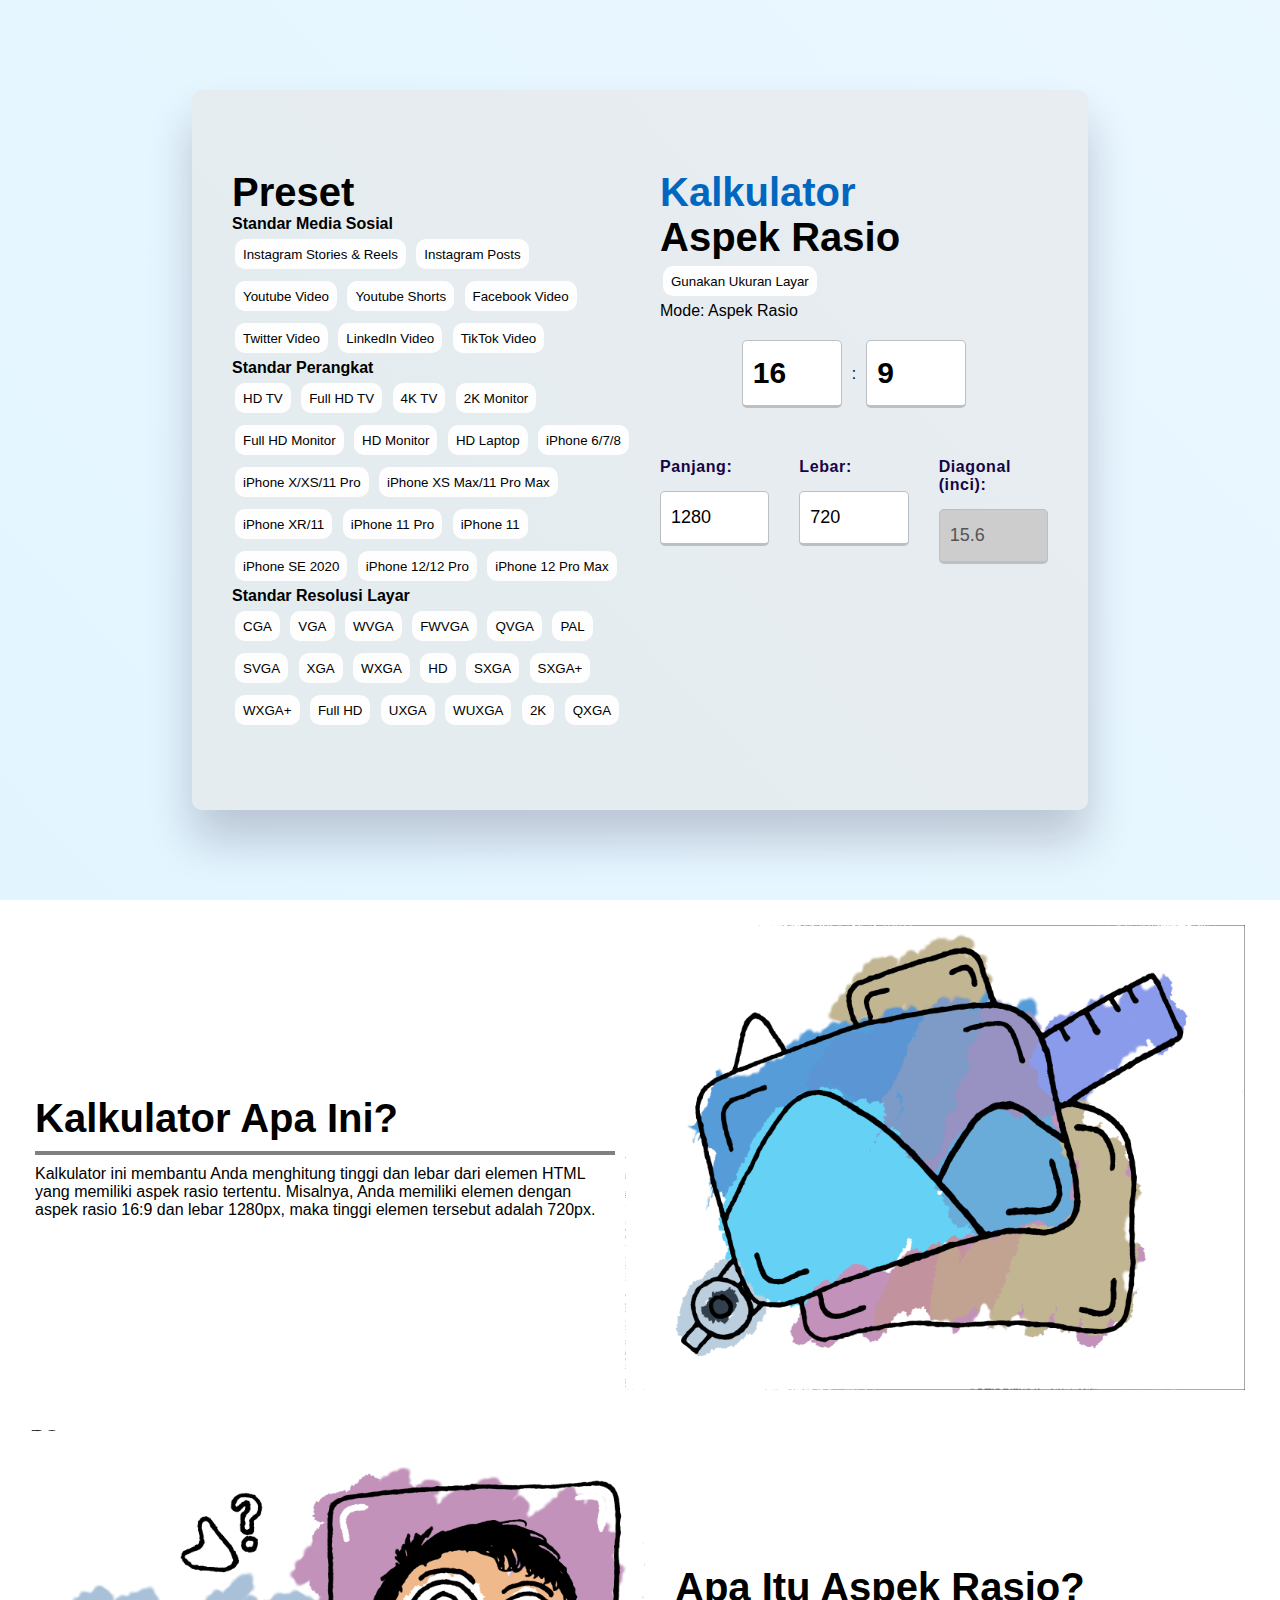
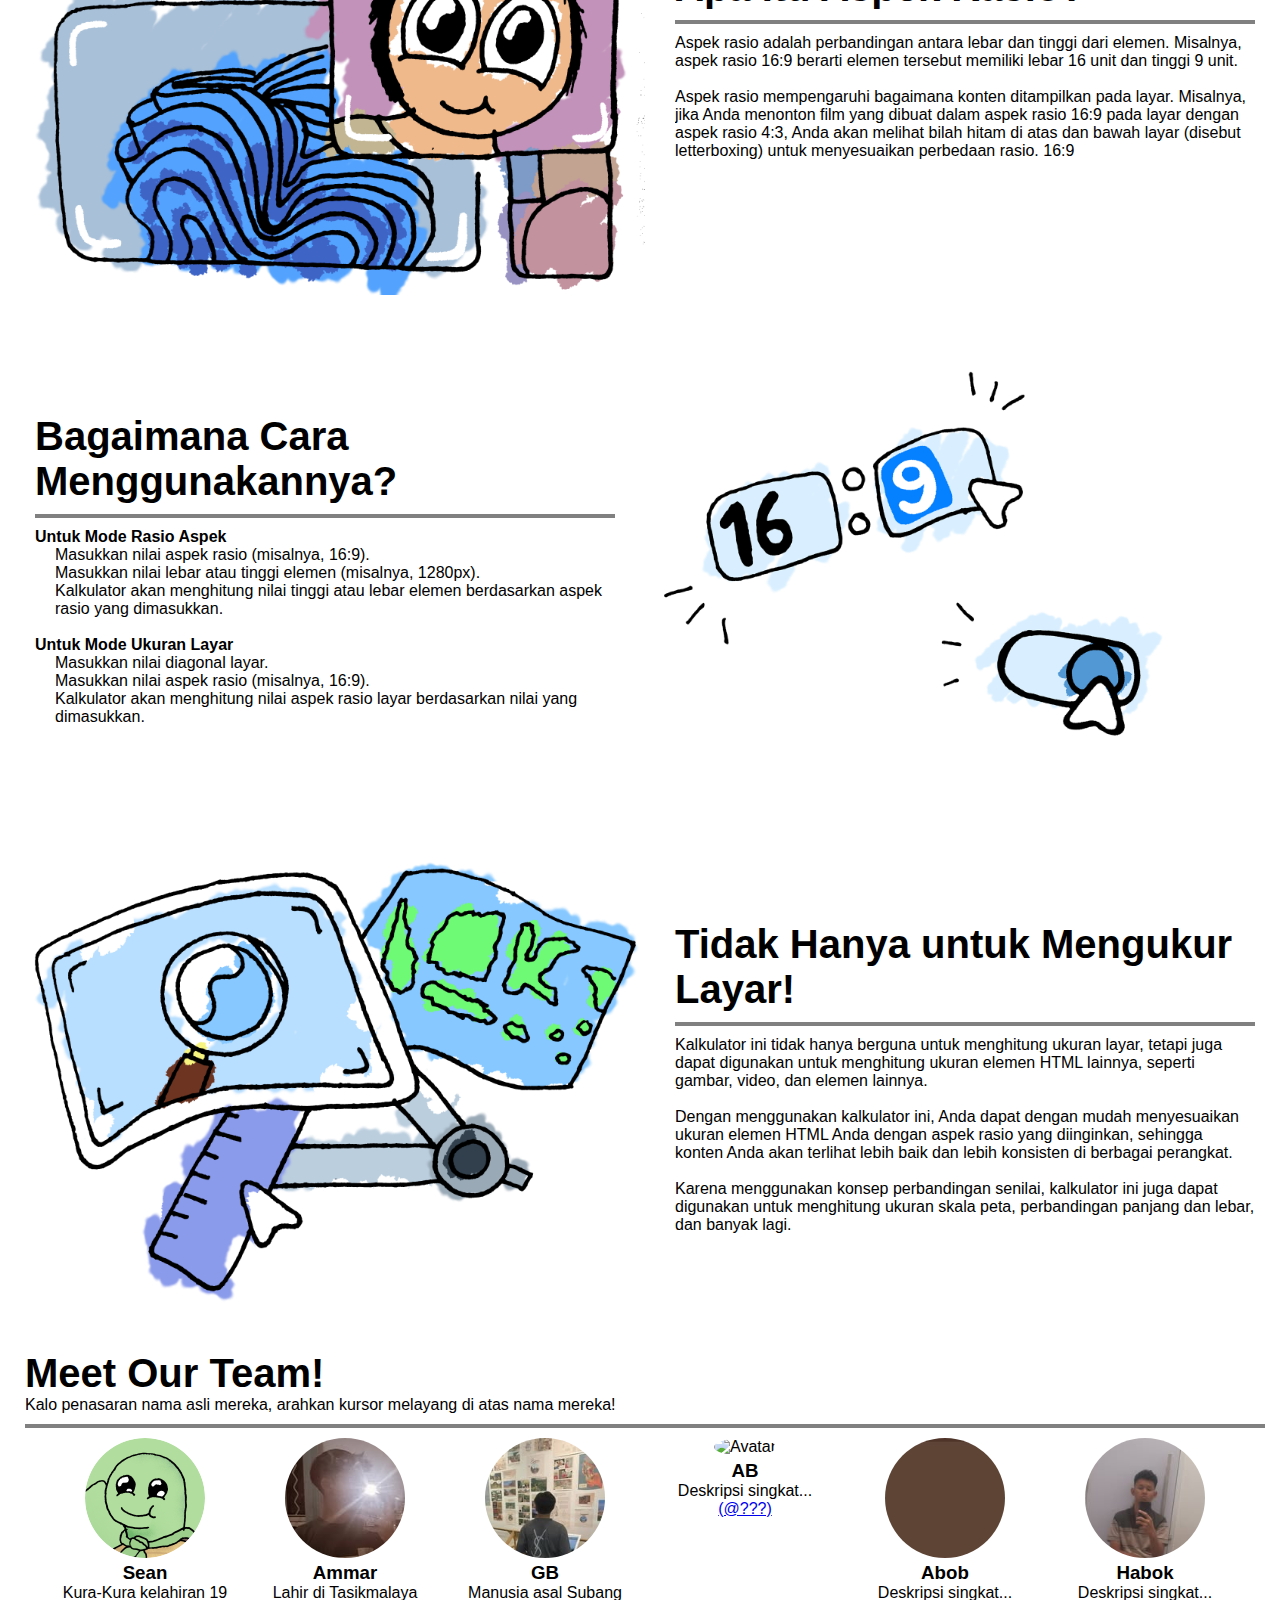
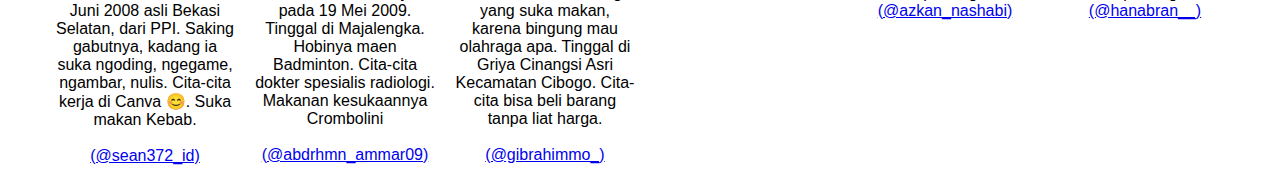
==== ratio-calc/index.html @ d47d2371 "Final Update" ====
<!DOCTYPE html>
<html lang="en">
<head>
    <meta charset="UTF-8">
    <meta name="viewport" content="width=device-width, initial-scale=1.0">
    <link rel="stylesheet" type="text/css" href="style.css">
    <title>Kalkulator Aspek Rasio</title>
</head>
<body>
    <section class="aspect-ratio-calculator">
        <div class="calc-container">
            <div class="presets">
                <h2>Preset</h2>
                <h4>Standar Media Sosial</h4>
                <button onclick="setInputValue(9, 16, 1080, 1920)">Instagram Stories & Reels</button>
                <button onclick="setInputValue(1, 1, 1080, 1080)">Instagram Posts</button>
                <button onclick="setInputValue(16, 9, 1920, 1080)">Youtube Video</button>
                <button onclick="setInputValue(9, 16, 1080, 1920)">Youtube Shorts</button>
                <button onclick="setInputValue(16, 9, 1080, 608)">Facebook Video</button>
                <button onclick="setInputValue(16, 9, 1200, 675)">Twitter Video</button>
                <button onclick="setInputValue(16, 9, 1080, 608)">LinkedIn Video</button>
                <button onclick="setInputValue(9, 16, 608, 1080)">TikTok Video</button>
                <h4>Standar Perangkat</h4>
                <button onclick="setInputValue(16, 9, 1280, 720)">HD TV</button>
                <button onclick="setInputValue(16, 9, 1920, 1080)">Full HD TV</button>
                <button onclick="setInputValue(16, 9, 3840, 2160)">4K TV</button>
                <button onclick="setInputValue(16, 9, 2560, 1440)">2K Monitor</button>
                <button onclick="setInputValue(16, 9, 1920, 1080)">Full HD Monitor</button>
                <button onclick="setInputValue(16, 9, 1366, 768)">HD Monitor</button>
                <button onclick="setInputValue(16, 9, 1080, 608)">HD Laptop</button>
                <button onclick="setInputValue(16, 9, 750, 1334)">iPhone 6/7/8</button>
                <button onclick="setInputValue(19.5, 9, 1080, 2340)">iPhone X/XS/11 Pro</button>
                <button onclick="setInputValue(19.5, 9, 1242, 2688)">iPhone XS Max/11 Pro Max</button>
                <button onclick="setInputValue(19.5, 9, 828, 1792)">iPhone XR/11</button>
                <button onclick="setInputValue(19.5, 9, 1125, 2436)">iPhone 11 Pro</button>
                <button onclick="setInputValue(19.5, 9, 828, 1792)">iPhone 11</button>
                <button onclick="setInputValue(19.5, 9, 828, 1792)">iPhone SE 2020</button>
                <button onclick="setInputValue(19.5, 9, 1170, 2532)">iPhone 12/12 Pro</button>
                <button onclick="setInputValue(19.5, 9, 1284, 2778)">iPhone 12 Pro Max</button>
                <h4>Standar Resolusi Layar</h4>
                <button onclick="setInputValue(8, 5, 320, 200)">CGA</button>
                <button onclick="setInputValue(4, 3, 320, 240)">VGA</button>
                <button onclick="setInputValue(5, 3, 800, 480)">WVGA</button>
                <button onclick="setInputValue(16, 9, 854, 480)">FWVGA</button>
                <button onclick="setInputValue(5, 4, 320, 256)">QVGA</button>
                <button onclick="setInputValue(4, 3, 768, 576)">PAL</button>
                <button onclick="setInputValue(4, 3, 800, 600)">SVGA</button>
                <button onclick="setInputValue(4, 3, 1024, 768)">XGA</button>
                <button onclick="setInputValue(16, 10, 1280, 800)">WXGA</button>
                <button onclick="setInputValue(16, 9, 1280, 720)">HD</button>
                <button onclick="setInputValue(5, 4, 1280, 1024)">SXGA</button>
                <button onclick="setInputValue(4, 3, 1400, 1050)">SXGA+</button>
                <button onclick="setInputValue(16, 10, 1440, 900)">WXGA+</button>
                <button onclick="setInputValue(16, 9, 1920, 1080)">Full HD</button>
                <button onclick="setInputValue(4, 3, 1600, 1200)">UXGA</button>
                <button onclick="setInputValue(16, 10, 1920, 1200)">WUXGA</button>
                <button onclick="setInputValue(16, 9, 2560, 1440)">2K</button>
                <button onclick="setInputValue(4, 3, 2048, 1536)">QXGA</button>
                <button onclick="setInputValue(16, 10, 2560, 1600)">WQXGA</button>
                <button onclick="setInputValue(16, 9, 3840, 2160)">4K</button>
                <button onclick="setInputValue(16, 10, 3840, 2400)">WQUXGA</button>
                <button onclick="setInputValue(5, 4, 2560, 2048)">QSXGA</button>
            </div>
            <div class="maincalc">
                <h2>
                    <span>Kalkulator <br> </span> Aspek Rasio
                </h2>
        
                <button id="toggle-mode">Gunakan Ukuran Layar</button>
                <p>Mode: <span id="mode-text">Aspek Rasio</span></p>
        
                <div class="wrapper-1">
                    <input type="number" id="ratio-width" value="16" />
                    <span>:</span>
                    <input type="number" id="ratio-height" value="9" />
                </div>
        
                <div class="box">
                    <div class="wrapper-2">
                        <label for="width">Panjang:</label>
                        <input type="number" id="width" value="1280" />
                    </div>
                    <div class="wrapper-3">
                        <label for="height">Lebar:</label>
                        <input type="number" id="height" value="720" />
                    </div>
                    <div class="wrapper-4">
                        <label for="diagonal">Diagonal (inci):</label>
                        <input type="number" id="diagonal" value="15.6" disabled />
                    </div>
                </div>
            </div>
        
        </div>
    
        </div>
    </section>
    <section class="info">
        <div class="info-container">
            <section class="section">
                <div class="text">
                    <h2>Kalkulator Apa Ini?</h2>
                    <hr>
                    <p>
                        Kalkulator ini membantu Anda
                        menghitung tinggi dan lebar dari elemen HTML yang memiliki aspek rasio tertentu. Misalnya, Anda memiliki elemen dengan aspek rasio 16:9 dan lebar 1280px, maka tinggi elemen tersebut adalah 720px.
                    </p>
                </div>
                <img src="assets/ratio-tool.png" alt="Ilustrasi kalkulator">
            </section>
            
            <section class="section">
                <img src="assets/ratio-aspect.png" alt="Ilustrasi aspek rasio">
                <div class="text">
                    <h2>Apa Itu Aspek Rasio?</h2>
                    <hr>
                    <p>
                        Aspek rasio adalah perbandingan antara lebar dan tinggi dari elemen. Misalnya, aspek rasio 16:9 berarti elemen tersebut memiliki lebar 16 unit dan tinggi 9 unit. <br><br>
                        Aspek rasio mempengaruhi bagaimana konten ditampilkan pada layar. Misalnya, jika Anda menonton film yang dibuat dalam aspek rasio 16:9 pada layar dengan aspek rasio 4:3, Anda akan melihat bilah hitam di atas dan bawah layar (disebut letterboxing) untuk menyesuaikan perbedaan rasio.
                        16:9</p>
                </div>
            </section>
            
            <section class="section">
                <div class="text">
                    <h2>Bagaimana Cara Menggunakannya?</h2>
                    <hr>
                    <h4>Untuk Mode Rasio Aspek</h4>
                    <ul>
                        <li>Masukkan nilai aspek rasio (misalnya, 16:9).</li>
                        <li>Masukkan nilai lebar atau tinggi elemen (misalnya, 1280px).</li>
                        <li>Kalkulator akan menghitung nilai tinggi atau lebar elemen berdasarkan aspek rasio yang dimasukkan.</li>
                    </ul>
                    <br>
                    <h4>Untuk Mode Ukuran Layar</h4>
                    <ul>
                        <li>Masukkan nilai diagonal layar.</li>
                        <li>Masukkan nilai aspek rasio (misalnya, 16:9).</li>
                        <li>Kalkulator akan menghitung nilai aspek rasio layar berdasarkan nilai yang dimasukkan.</li>
                    </ul>
                </div>
                <img src="assets/usage.png" alt="Cara menggunakan kalkulator">
            </section>
            
            <section class="section">
                <img src="assets/ratio-others.png" alt="Keuntungan menggunakan kalkulator">
                <div class="text">
                    <h2>Tidak Hanya untuk Mengukur Layar!</h2>
                    <hr>
                    <p>
                        Kalkulator ini tidak hanya berguna untuk menghitung ukuran layar, tetapi juga dapat digunakan untuk menghitung ukuran elemen HTML lainnya, seperti gambar, video, dan elemen lainnya. <br><br>
                        Dengan menggunakan kalkulator ini, Anda dapat dengan mudah menyesuaikan ukuran elemen HTML Anda dengan aspek rasio yang diinginkan, sehingga konten Anda akan terlihat lebih baik dan lebih konsisten di berbagai perangkat. <br><br>
                        Karena menggunakan konsep perbandingan senilai, kalkulator ini juga dapat digunakan untuk menghitung ukuran skala peta, perbandingan panjang dan lebar, dan banyak
                        lagi.</p>
                </div>
            </section>
            
            <section class="our-team">
                <h2>Meet Our Team!</h2>
                <p>Kalo penasaran nama asli mereka, arahkan kursor melayang di atas nama mereka!</p>
                <hr>
                <div class="team-members">
                    <div class="member">
                        <img src="assets/Untitled-pp-kura2.png" alt="@sean372_id">
                        <h3 title="Fauzan Haziq Yuwono">Sean</h3>
                        <p>Kura-Kura kelahiran 19 Juni 2008 asli Bekasi Selatan, dari PPI. Saking gabutnya, kadang ia suka ngoding, ngegame, ngambar, nulis. Cita-cita kerja di Canva 😊. Suka makan Kebab.</p><br>
                        <a href="https://www.instagram.com/sean372_id/" target="_blank">(@sean372_id)</a>
                    </div>
                    <div class="member">
                        <img src="assets/449430474_488591127170590_4246937989319574678_n.jpg" alt="@abdrhmn_ammar09">
                        <h3 title="Muammar Abdurrahman">Ammar</h3>
                        <p>Lahir di Tasikmalaya pada 19 Mei 2009. Tinggal di Majalengka. Hobinya maen Badminton. Cita-cita dokter spesialis radiologi. Makanan kesukaannya Crombolini</p><br>
                        <a href="https://www.instagram.com/abdrhmn_ammar09/" target="_blank">(@abdrhmn_ammar09)</a>
                    </div>
                    <div class="member">
                        <img src="assets/470983104_563984436499379_8879270330005545356_n.jpg" alt="@gibrahimmo_">
                        <h3 title="Gibral Ibrahim Utomo">GB</h3>
                        <p>Manusia asal Subang yang suka makan, karena bingung mau olahraga apa. Tinggal di Griya Cinangsi Asri Kecamatan Cibogo. Cita-cita bisa beli barang tanpa liat harga.</p><br>
                        <a href="https://www.instagram.com/gibrahimmo_/" target="_blank">(@gibrahimmo_)</a>
                    </div>
                    <div class="member">
                        <img src="avatar.jpg" alt="Avatar">
                        <h3 title="Fawwaz Abdurrahman Yudiarsah">AB</h3>
                        <p>Deskripsi singkat...</p>
                        <a href="#">(@???)</a>
                    </div>
                    <div class="member">
                        <img src="assets/461636245_1036632207949592_6602721491265580985_n.jpg" alt="@azkan_nashabi">
                        <h3 title="Muhammad Azkan Nashabi">Abob</h3>
                        <p>Deskripsi singkat...</p>
                        <a href="https://www.instagram.com/azkan_nashabi/" target="_blank">(@azkan_nashabi)</a>
                    </div>
                    <div class="member">
                        <img src="assets/472442218_1974297113080444_7074098971920998545_n.jpg" alt="@hanabran__">
                        <h3 title="Hanan Zabran">Habok</h3>
                        <p>Deskripsi singkat...</p>
                        <a href="https://www.instagram.com/hanabran__/" target="_blank">(@hanabran__)</a>
                    </div>
                </div>
            </section>
        </div>
    </section>
    <script src="script.js"></script> 
</body>
</html>
---- ratio-calc/style.css ----
* {
    padding: 0;
    margin: 0;
    box-sizing: border-box;
    font-family: "Montserrat", sans-serif;
    overflow-x: hidden;
}

hr {
    border: solid 2px;
    margin: 10px 0;
    }

section.aspect-ratio-calculator {
    background: rgb(226,245,255);
    background: linear-gradient(47deg, rgba(226,245,255,1) 0%, rgba(234,247,255,1) 100%);
    width: 100%;
    height: 100vh;
    display: block;
    overflow: hidden;
}
section.info {
    margin: 5px;
    width: 100%;
    display: flex;
    justify-content: center;
    align-items: center;
    gap: 20px;
    flex: 1;
}

.calc-container {
    display: flex;
    flex-direction: row;
    gap: 20px;
    width: 70%;
    height: 80%;
    background-color: #e6e6e696;
    padding: 80px 40px;
    position: absolute;
    transform: translate(-50%, -50%);
    top: 50%;
    left: 50%;
    border-radius: 10px;
    box-shadow: 0 30px 45px rgba(18, 8, 39, 0.2);
}
.presets {
    max-width: 50%;
    height: auto;
    overflow-y: scroll;
}

button {
    width: auto;
    height: 30px;
    padding: 0 8px;
    font-weight: 500;
    border: none;
    outline: none;
    margin: 6px 3px;
    border-radius: 10px;
    background-color: #fefefe;
    transition: 200ms;
}

.presets button:focus {
    color: #ffffff;
    background-color: #0067C0;
}

button:hover {
    background-color: #ffffff;
}

h2 {
    text-align: left;
    font-size: 40px;
    font-weight: bold;
    letter-spacing: auto;
}
h2 span {
    color: #0067C0;
}
.wrapper-1 {
    display: flex;
    justify-content: center;
    align-items: center;
    margin: 20px 0 50px 0;
    gap: 10px;
}
.wrapper-1 input {
    width: 100px;
    font-size: 30px;
    font-weight: 600;
}
input {
    padding: 15px 10px;
    border: 0.5px solid #bbc0c5;
    border-bottom: 3px solid #bbc0c5;
    border-radius: 5px;
    outline: none;
    transition: 200ms;
}
input:focus {
    border-bottom: 3px solid #0067C0;
}

input:disabled {
    background-color: #cdcdcd;
}

label {
    color: #170444;
    font-weight: 600;
    letter-spacing: 0.6px;
}
.box {
    display: flex;
    justify-content: space-between;
    gap: 30px;
}
.wrapper-2,
.wrapper-3,
.wrapper-4 {
    display: flex;
    flex-direction: column;
    gap: 15px;
}
.wrapper-2 input,
.wrapper-3 input,
.wrapper-4 input {
    width: 100%;
    font-size: 18px;
}

/* section.info {
    /* margin: 50px; */
    /* width: 100vw; 
    display: flex;
    justify-content: center;
} */

.info-container {
    max-width: 1300px;
    padding: 20px;
}

.section {
    display: flex;
    flex-direction: row;
    align-items: center;
    margin-bottom: 40px;
}

.section .text {
    flex: 1;
    padding: 10px;
}

/* .section:nth-child(odd) .text {
    text-align: right;
} */

.section img {
    width: 50%;
    height: auto;
    margin-right: 20px;
}

ul {
    list-style-type: square;
    padding-left: 20px;
}

.our-team {
    display: flex;
    flex-direction: column;
}

.team-members {
    display: flex;
    flex-wrap: wrap;
    justify-content: center;
    gap: 20px;
}

.member {
    text-align: center;
    width: 180px;
}

.member h3 {
    cursor: help;
}

.member img {
    width: 120px;
    height: 120px;
    border-radius: 50%;
}

@media (max-width: 768px) {

    .calc-container {
        width: 90%;
        height: 95%;
        flex-direction: column-reverse;
        padding: 40px 25px;
    }   

    .presets {
        height: 30%;
        max-width: 100%;
    }

    .section {
        flex-direction: column;
        text-align: center;
    }

    .section:nth-child(even) {
        flex-direction: column-reverse
    }

    .section img {
        margin-right: 0;
        margin-bottom: 10px;
        width: 100%;
    }
}
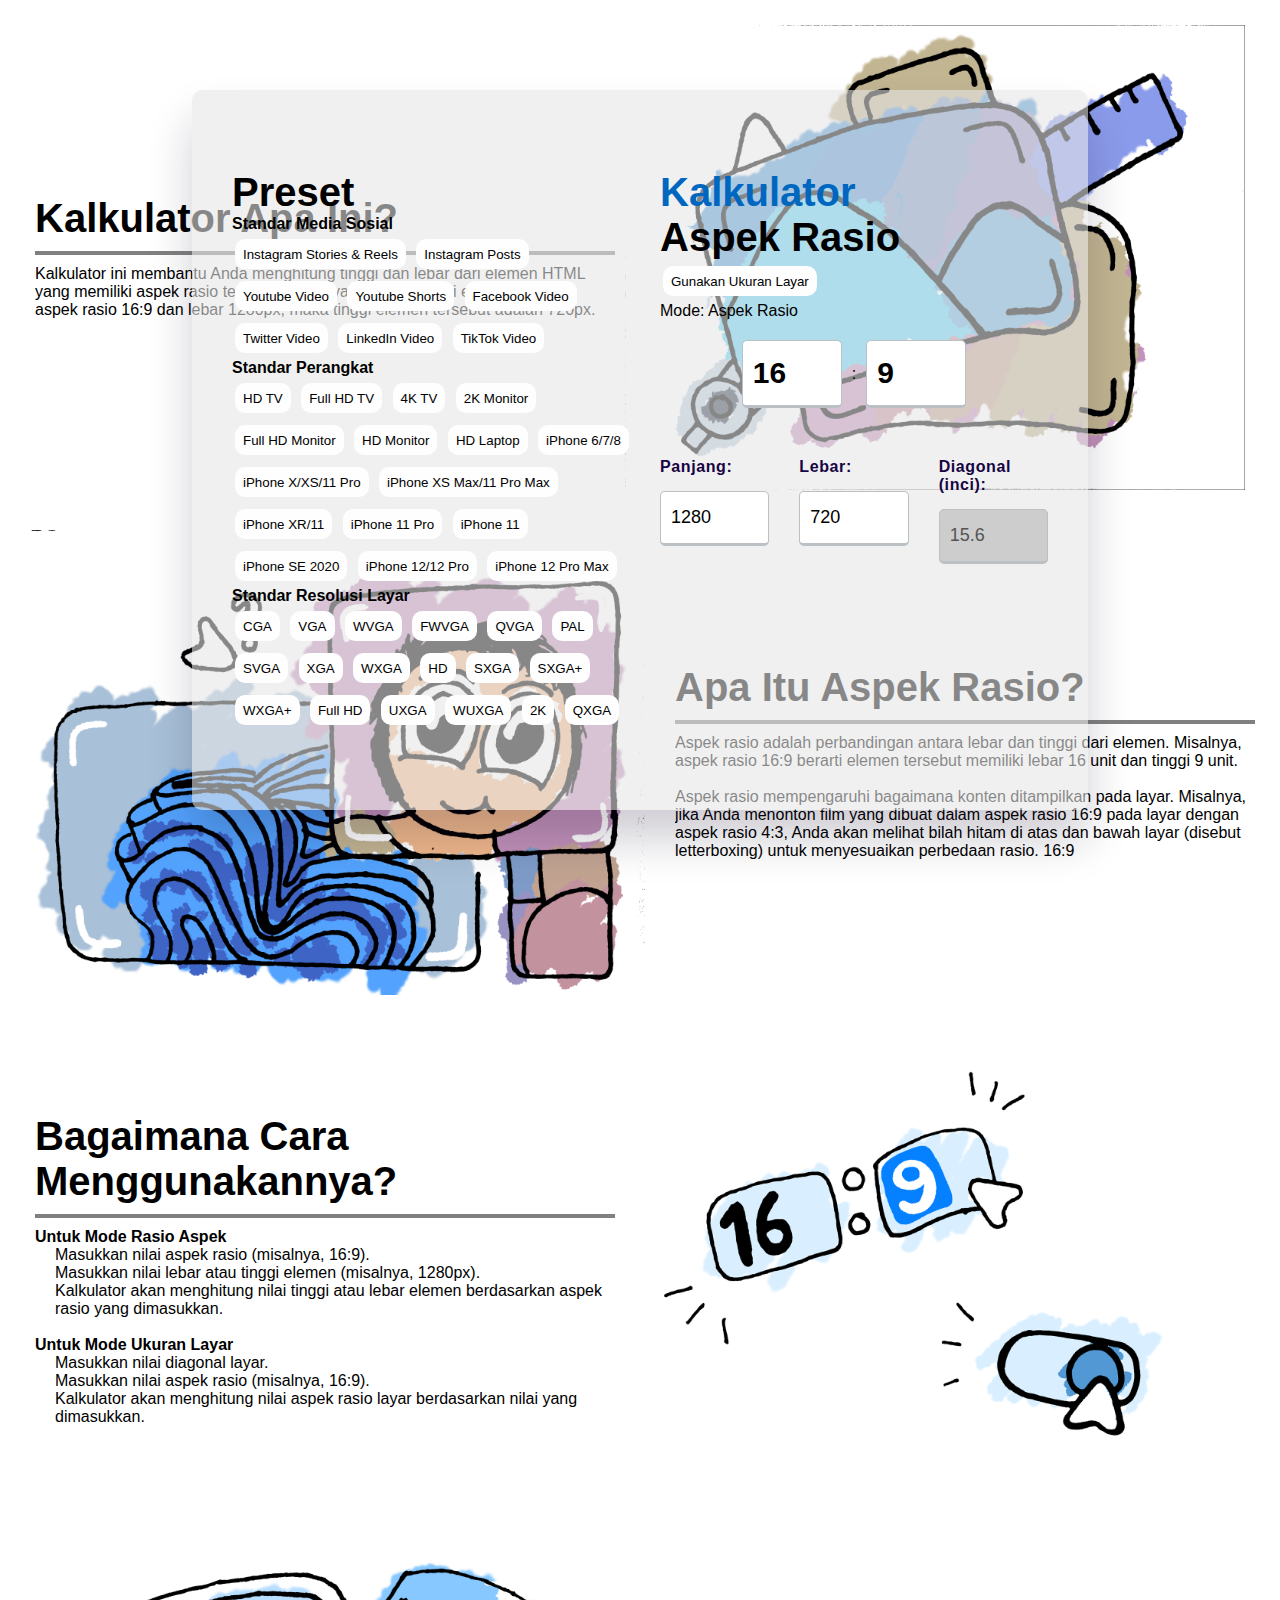
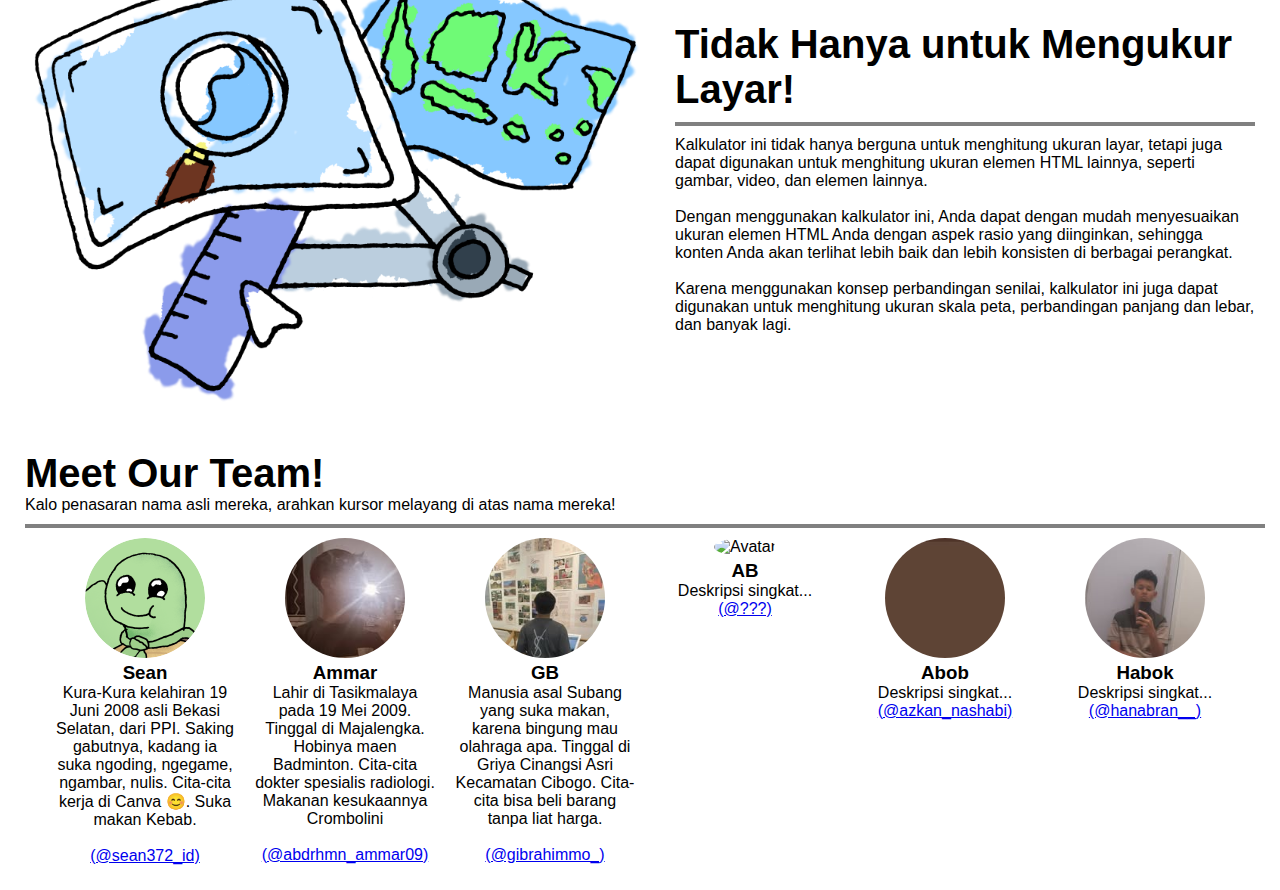
==== commit 97a045b7: "Update index.html" ====
--- a/ratio-calc/index.html
+++ b/ratio-calc/index.html
@@ -3,7 +3,23 @@
 <head>
     <meta charset="UTF-8">
     <meta name="viewport" content="width=device-width, initial-scale=1.0">
+    <!-- Meta Tag Open Graph -->
+    <meta property="og:title" content="Kalkulator Aspek Rasio" />
+    <meta property="og:description" content="Halo! Kalkulator ini membantu Anda menghitung tinggi dan lebar dari elemen HTML yang memiliki aspek rasio tertentu. Misalnya, Anda memiliki elemen dengan aspek rasio 16:9 dan lebar 1280px, maka tinggi elemen tersebut adalah 720px." />
+    <meta property="og:image" content="assets/ratio-tools.png" />
+    <meta property="og:url" content="https://sean372id.github.io/archive-tik/ratio-calc/" />
+    <meta property="og:type" content="website" />
+
+    <!-- Meta Tag Twitter Card -->
+    <meta name="twitter:card" content="summary_large_image" />
+    <meta name="twitter:title" content="Kalkulator Aspek Rasio" />
+    <meta name="twitter:description" content="Halo! Kalkulator ini membantu Anda menghitung tinggi dan lebar dari elemen HTML yang memiliki aspek rasio tertentu. Misalnya, Anda memiliki elemen dengan aspek rasio 16:9 dan lebar 1280px, maka tinggi elemen tersebut adalah 720px." />
+    <meta name="twitter:image" content="assets/ratio-tools.png" />
+
     <link rel="stylesheet" type="text/css" href="style.css">
+    <link rel="preconnect" href="https://fonts.googleapis.com">
+    <link rel="preconnect" href="https://fonts.gstatic.com" crossorigin>
+    <link href="https://fonts.googleapis.com/css2?family=Montserrat:ital,wght@0,100..900;1,100..900
     <title>Kalkulator Aspek Rasio</title>
 </head>
 <body>
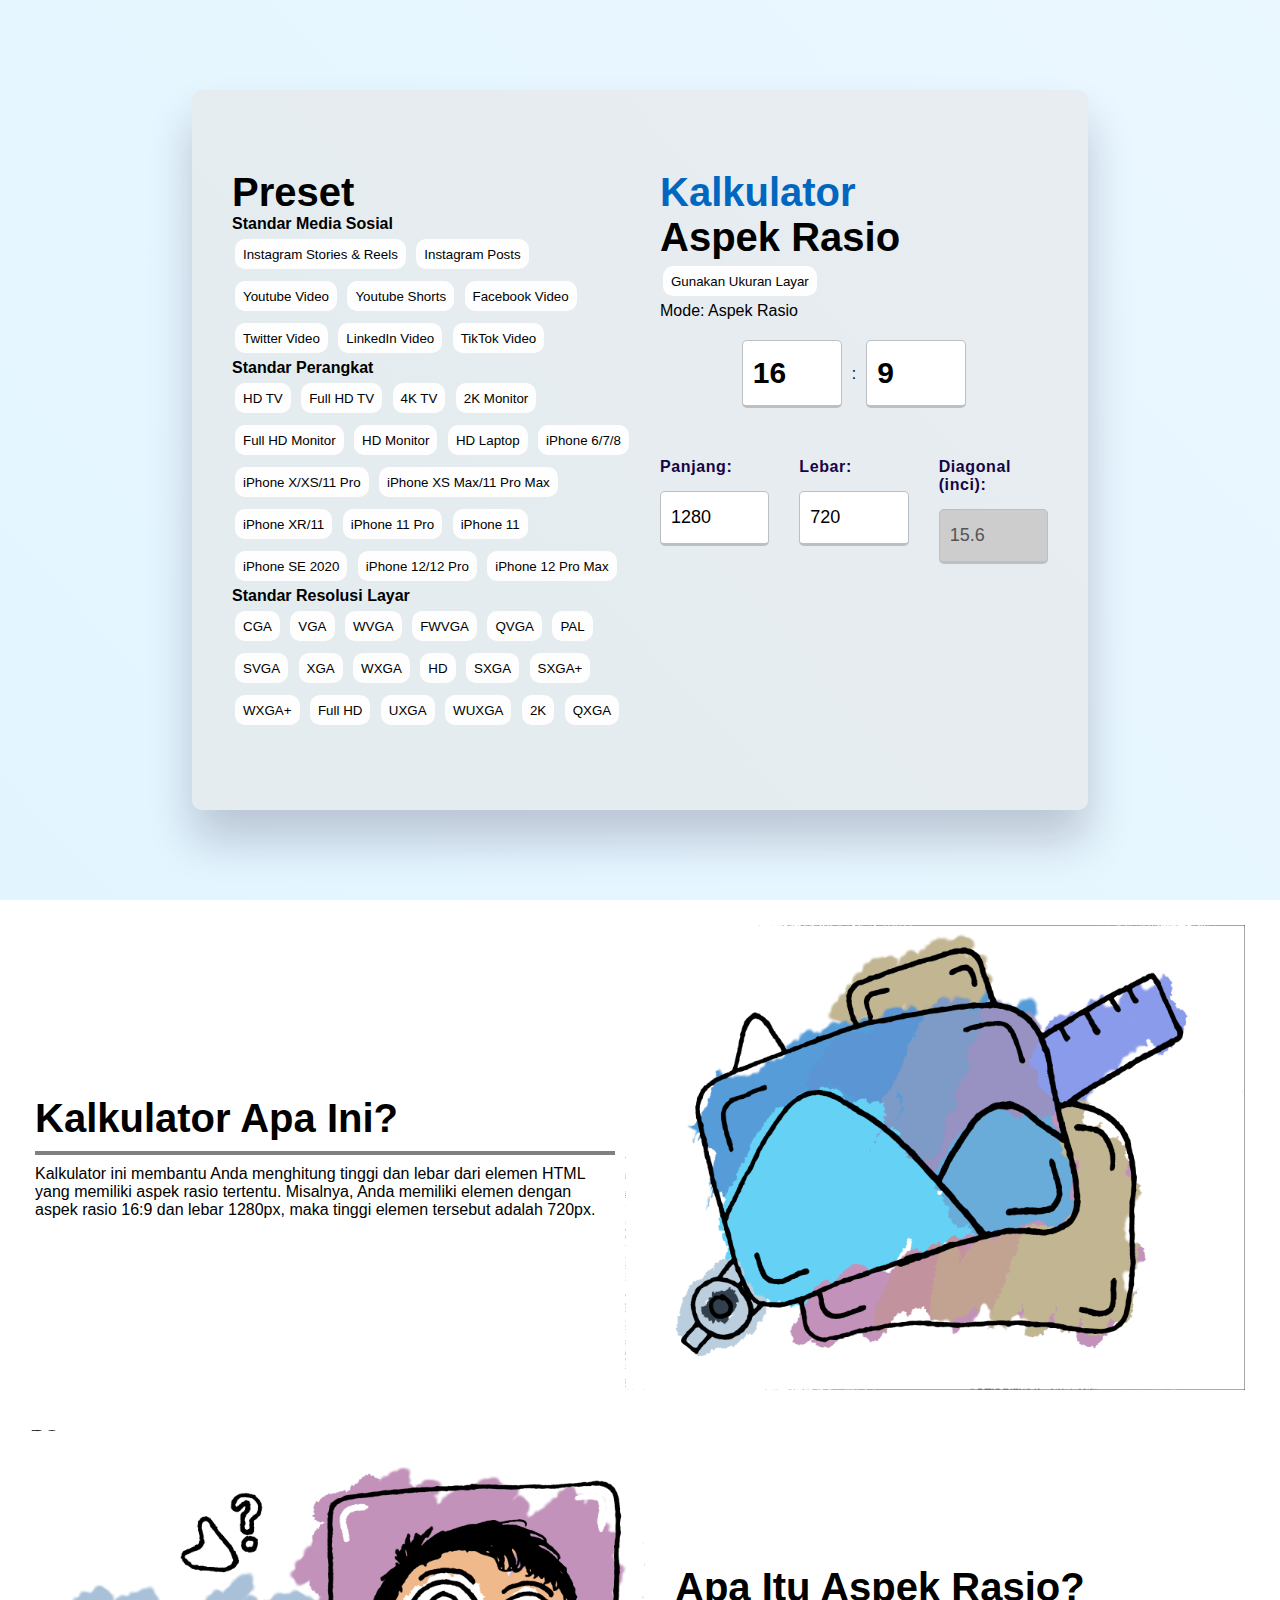
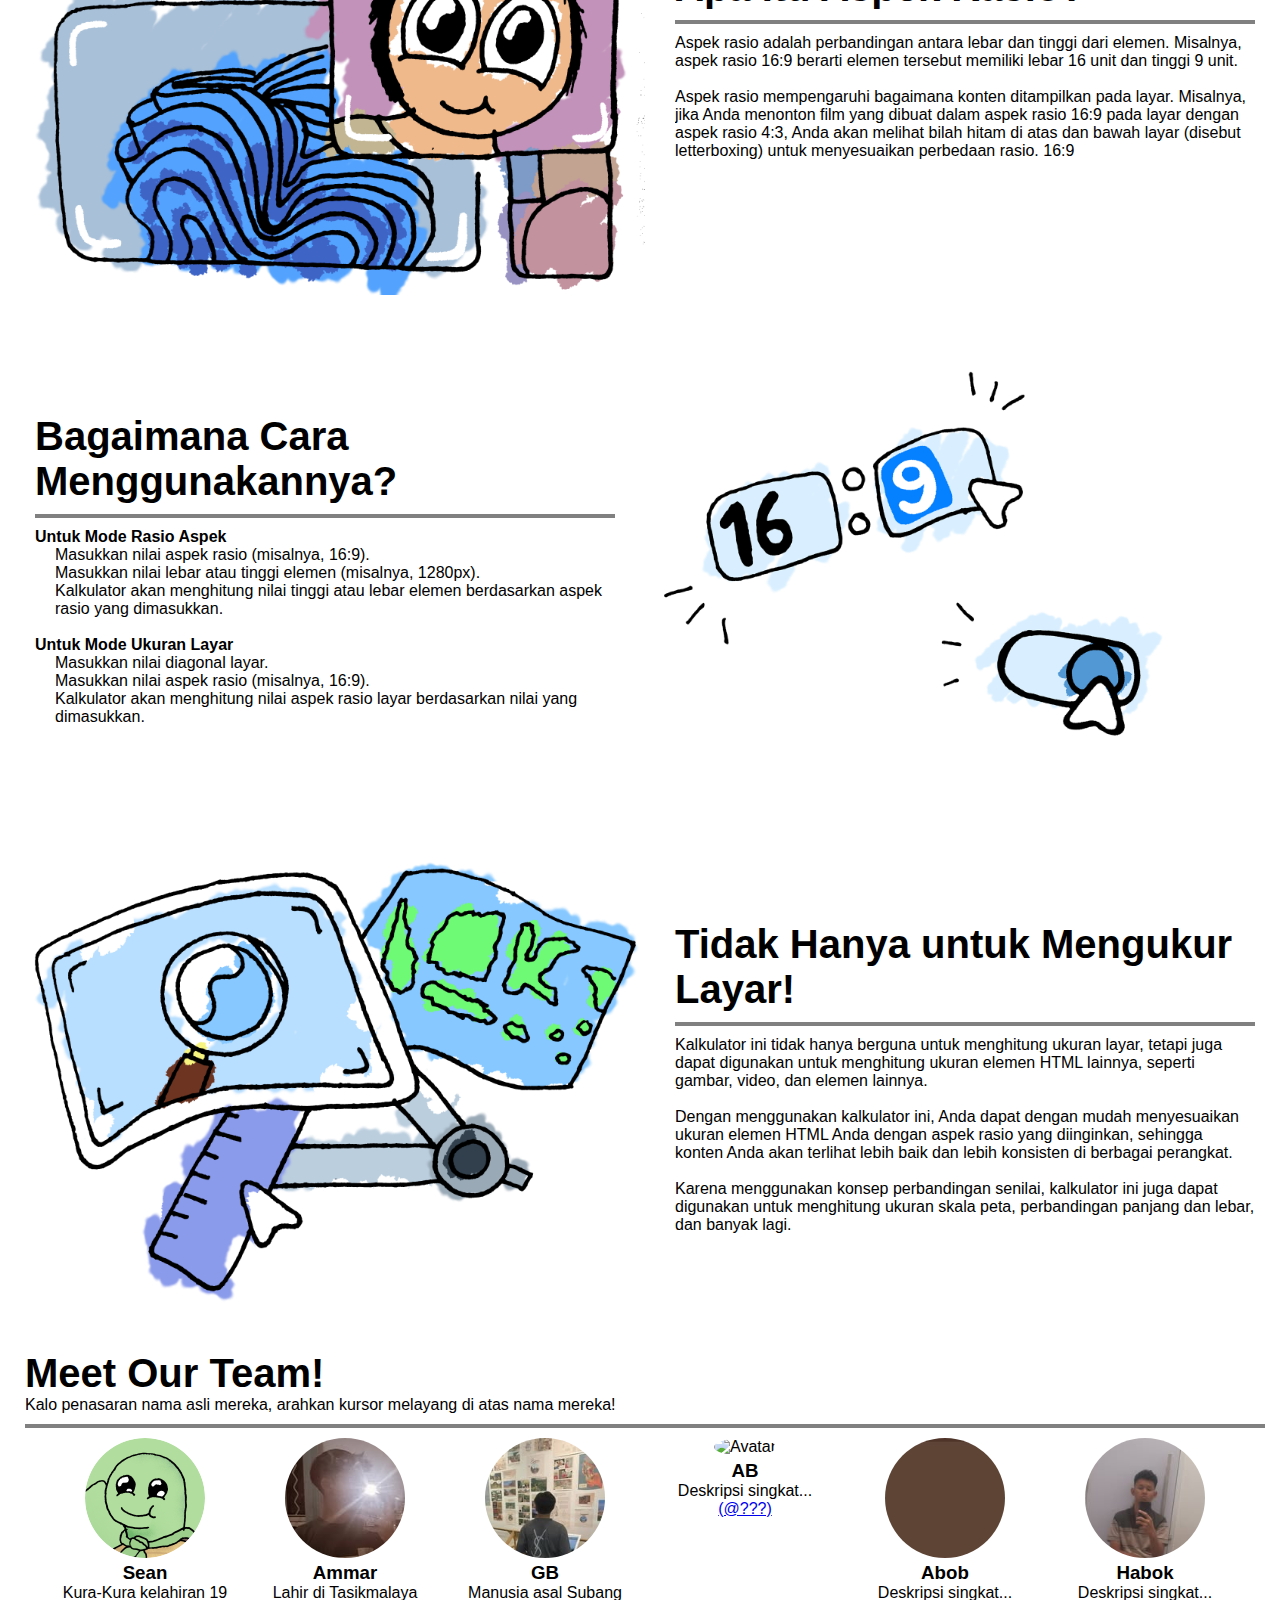
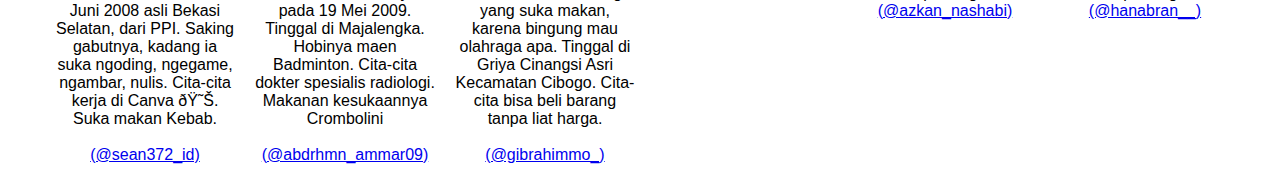
==== commit 424d989f: "Add files via upload" ====
--- a/ratio-calc/index.html
+++ b/ratio-calc/index.html
@@ -1,25 +1,24 @@
 <!DOCTYPE html>
 <html lang="en">
 <head>
+        <!-- Meta Tag Open Graph -->
+        <meta property="og:title" content="Kalkulator Aspek Rasio" />
+        <meta property="og:description" content="Halo! Kalkulator ini membantu Anda menghitung tinggi dan lebar dari elemen HTML yang memiliki aspek rasio tertentu. Misalnya, Anda memiliki elemen dengan aspek rasio 16:9 dan lebar 1280px, maka tinggi elemen tersebut adalah 720px." />
+        <meta property="og:url" content="https://sean372id.github.io/archive-tik/ratio-calc/" />
+        <meta property="og:type" content="website" />
+    
+        <!-- Meta Tag Twitter Card -->
+        <meta name="twitter:card" content="summary_large_image" />
+        <meta name="twitter:title" content="Kalkulator Aspek Rasio" />
+        <meta name="twitter:description" content="Halo! Kalkulator ini membantu Anda menghitung tinggi dan lebar dari elemen HTML yang memiliki aspek rasio tertentu. Misalnya, Anda memiliki elemen dengan aspek rasio 16:9 dan lebar 1280px, maka tinggi elemen tersebut adalah 720px." />
+    
+        <link rel="stylesheet" type="text/css" href="style.css">
+        <link rel="preconnect" href="https://fonts.googleapis.com">
+        <link rel="preconnect" href="https://fonts.gstatic.com" crossorigin>
+        <link href="https://fonts.googleapis.com/css2?family=Montserrat:ital,wght@0,100..900;1,100..900
     <meta charset="UTF-8">
     <meta name="viewport" content="width=device-width, initial-scale=1.0">
-    <!-- Meta Tag Open Graph -->
-    <meta property="og:title" content="Kalkulator Aspek Rasio" />
-    <meta property="og:description" content="Halo! Kalkulator ini membantu Anda menghitung tinggi dan lebar dari elemen HTML yang memiliki aspek rasio tertentu. Misalnya, Anda memiliki elemen dengan aspek rasio 16:9 dan lebar 1280px, maka tinggi elemen tersebut adalah 720px." />
-    <meta property="og:image" content="assets/ratio-tools.png" />
-    <meta property="og:url" content="https://sean372id.github.io/archive-tik/ratio-calc/" />
-    <meta property="og:type" content="website" />
-
-    <!-- Meta Tag Twitter Card -->
-    <meta name="twitter:card" content="summary_large_image" />
-    <meta name="twitter:title" content="Kalkulator Aspek Rasio" />
-    <meta name="twitter:description" content="Halo! Kalkulator ini membantu Anda menghitung tinggi dan lebar dari elemen HTML yang memiliki aspek rasio tertentu. Misalnya, Anda memiliki elemen dengan aspek rasio 16:9 dan lebar 1280px, maka tinggi elemen tersebut adalah 720px." />
-    <meta name="twitter:image" content="assets/ratio-tools.png" />
-
     <link rel="stylesheet" type="text/css" href="style.css">
-    <link rel="preconnect" href="https://fonts.googleapis.com">
-    <link rel="preconnect" href="https://fonts.gstatic.com" crossorigin>
-    <link href="https://fonts.googleapis.com/css2?family=Montserrat:ital,wght@0,100..900;1,100..900
     <title>Kalkulator Aspek Rasio</title>
 </head>
 <body>
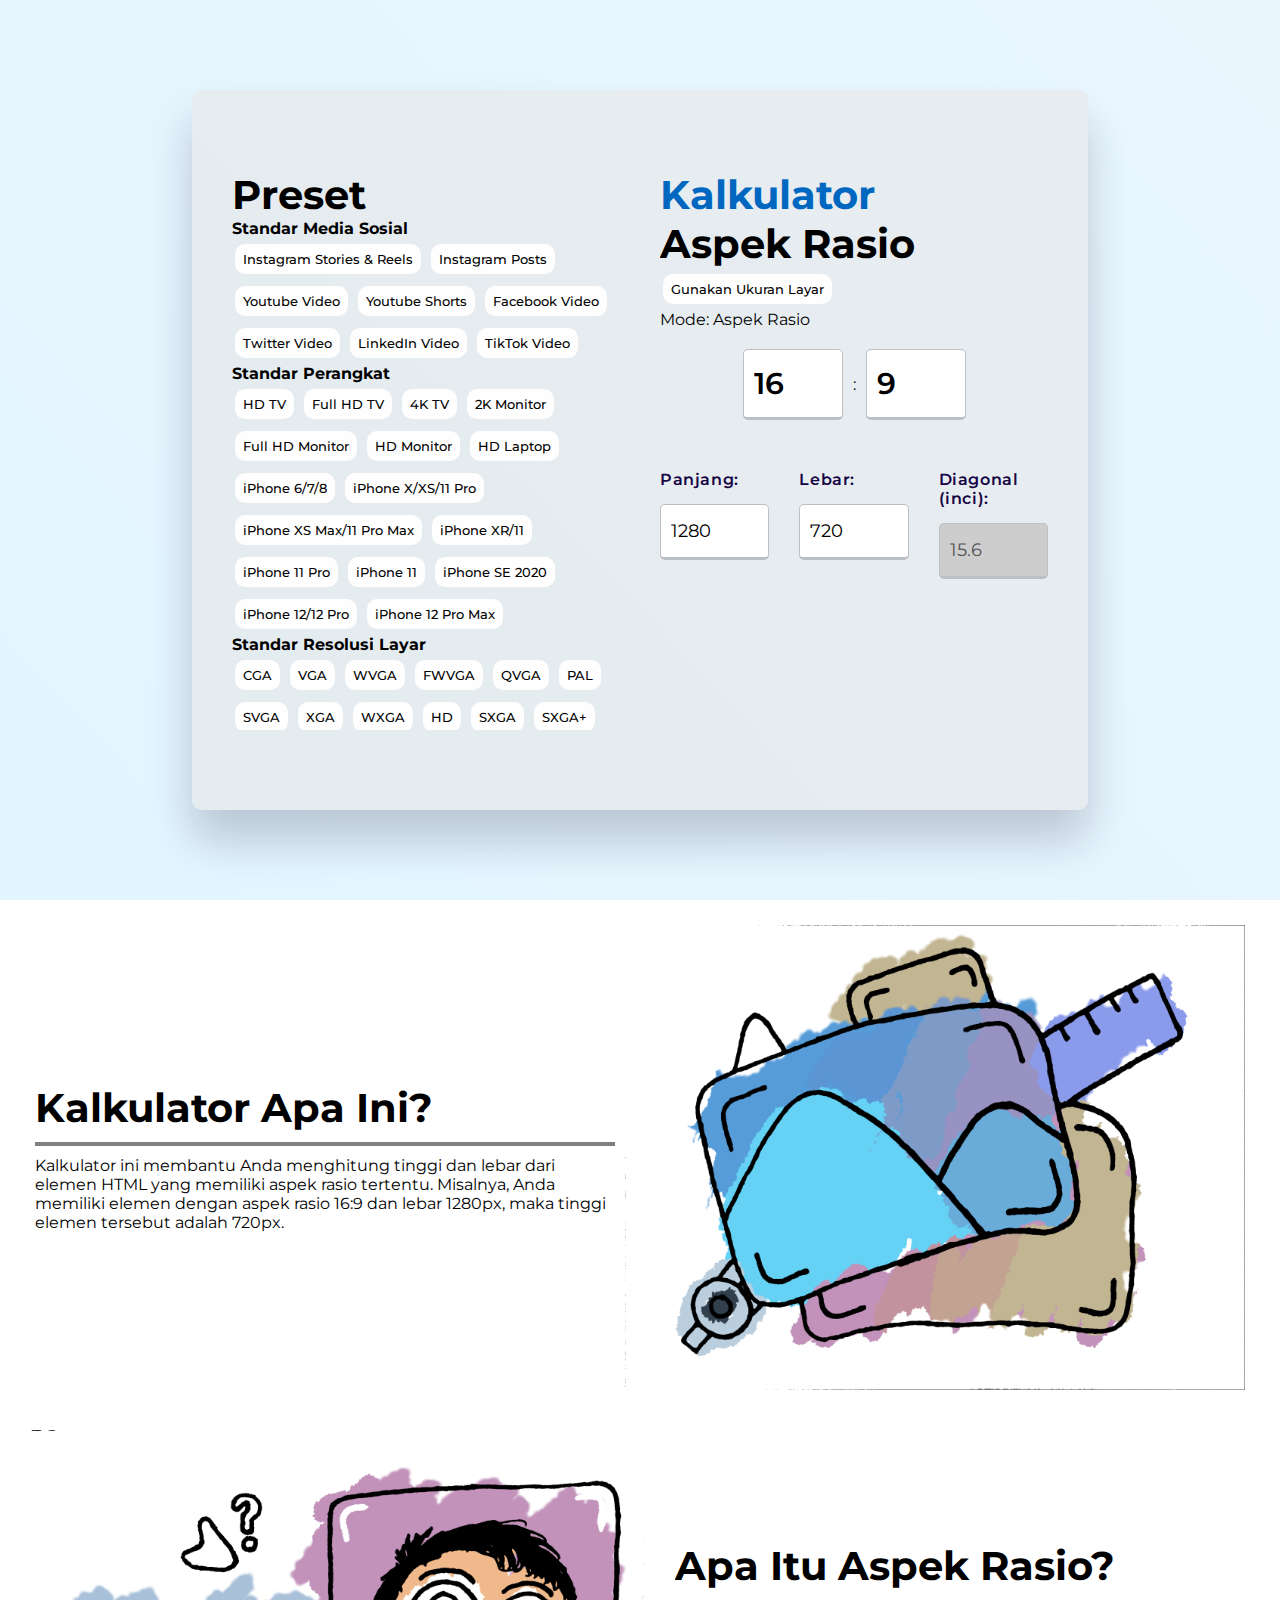
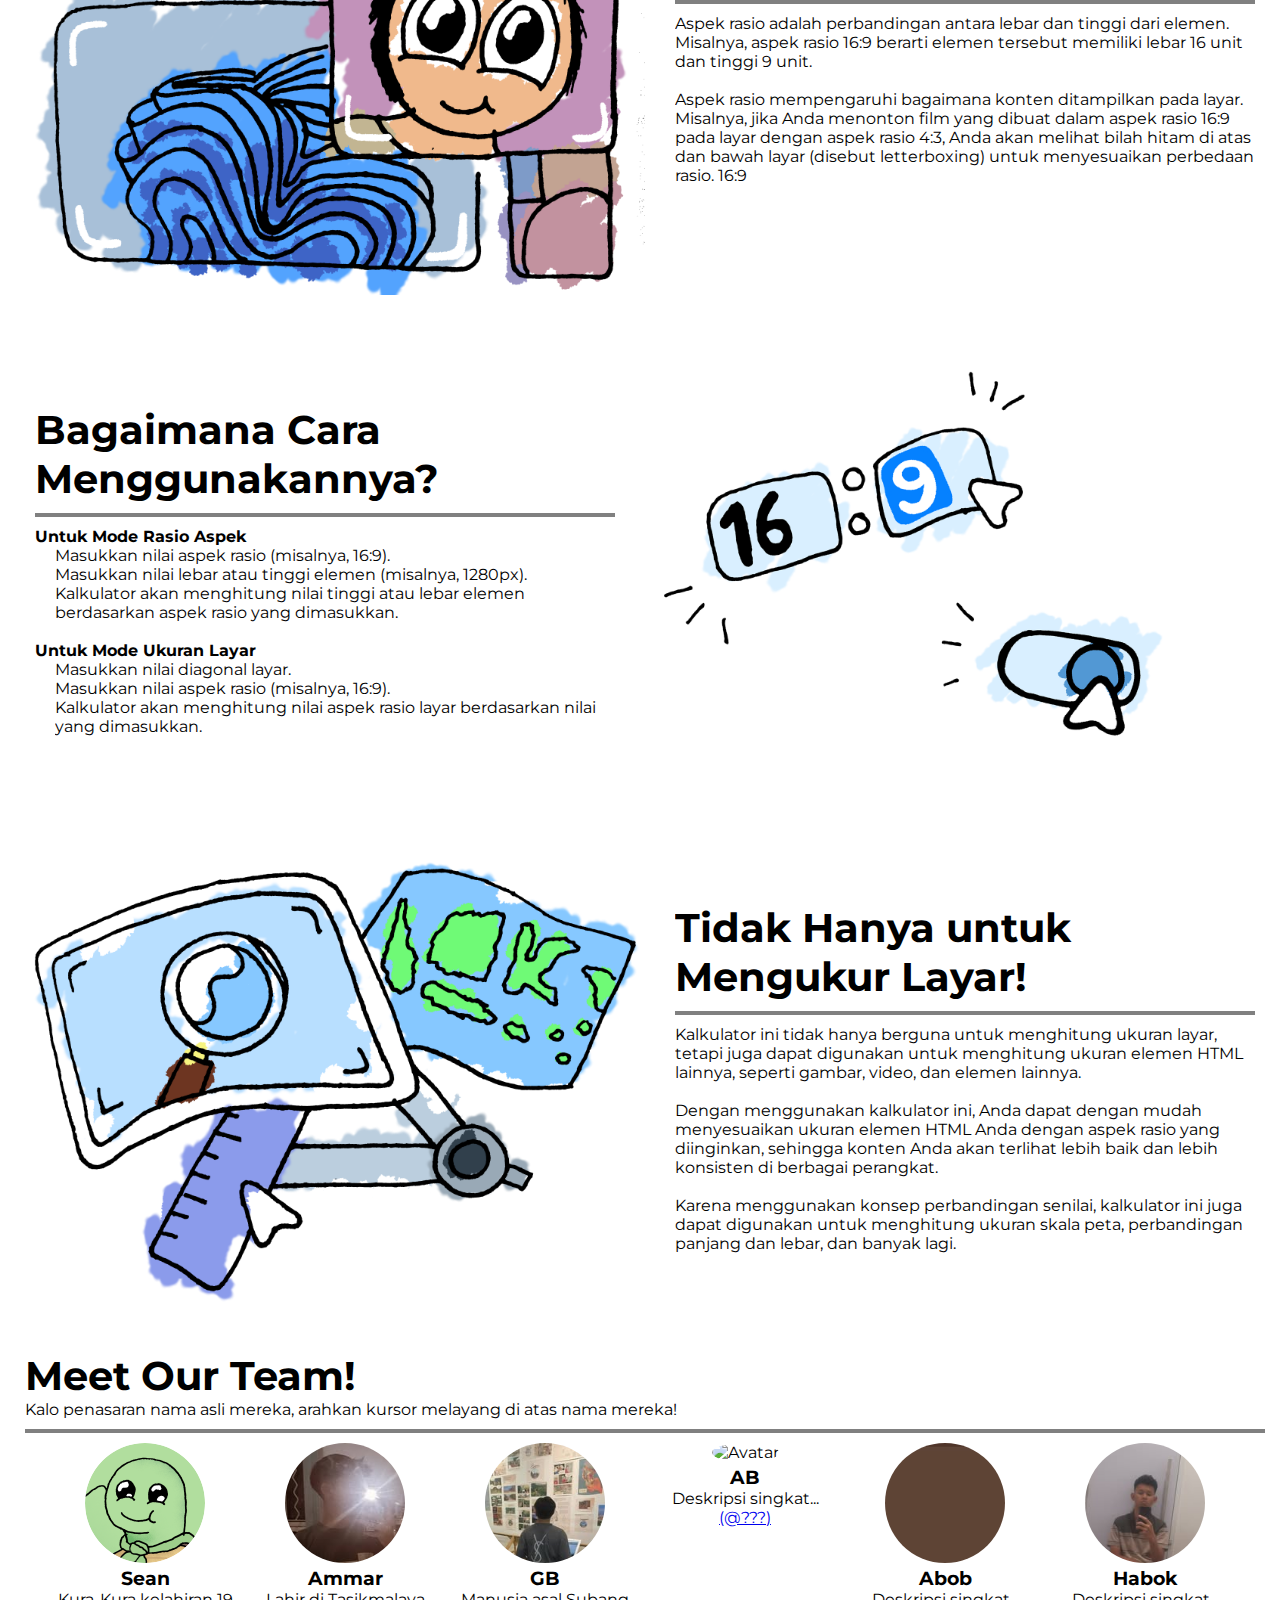
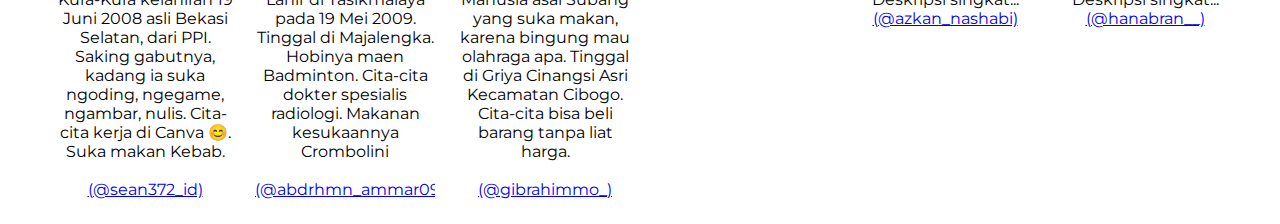
==== commit c1922873: "Update index.html Karena Error Nggak Perhatiin Sintaks Tag" ====
--- a/ratio-calc/index.html
+++ b/ratio-calc/index.html
@@ -1,21 +1,21 @@
 <!DOCTYPE html>
 <html lang="en">
 <head>
-        <!-- Meta Tag Open Graph -->
-        <meta property="og:title" content="Kalkulator Aspek Rasio" />
-        <meta property="og:description" content="Halo! Kalkulator ini membantu Anda menghitung tinggi dan lebar dari elemen HTML yang memiliki aspek rasio tertentu. Misalnya, Anda memiliki elemen dengan aspek rasio 16:9 dan lebar 1280px, maka tinggi elemen tersebut adalah 720px." />
-        <meta property="og:url" content="https://sean372id.github.io/archive-tik/ratio-calc/" />
-        <meta property="og:type" content="website" />
+    <!-- Meta Tag Open Graph -->
+    <meta property="og:title" content="Kalkulator Aspek Rasio" />
+    <meta property="og:description" content="Halo! Kalkulator ini membantu Anda menghitung tinggi dan lebar dari elemen HTML yang memiliki aspek rasio tertentu. Misalnya, Anda memiliki elemen dengan aspek rasio 16:9 dan lebar 1280px, maka tinggi elemen tersebut adalah 720px." />
+    <meta property="og:url" content="https://sean372id.github.io/archive-tik/ratio-calc/" />
+    <meta property="og:type" content="website" />
     
-        <!-- Meta Tag Twitter Card -->
-        <meta name="twitter:card" content="summary_large_image" />
-        <meta name="twitter:title" content="Kalkulator Aspek Rasio" />
-        <meta name="twitter:description" content="Halo! Kalkulator ini membantu Anda menghitung tinggi dan lebar dari elemen HTML yang memiliki aspek rasio tertentu. Misalnya, Anda memiliki elemen dengan aspek rasio 16:9 dan lebar 1280px, maka tinggi elemen tersebut adalah 720px." />
-    
-        <link rel="stylesheet" type="text/css" href="style.css">
-        <link rel="preconnect" href="https://fonts.googleapis.com">
-        <link rel="preconnect" href="https://fonts.gstatic.com" crossorigin>
-        <link href="https://fonts.googleapis.com/css2?family=Montserrat:ital,wght@0,100..900;1,100..900
+    <!-- Meta Tag Twitter Card -->
+    <meta name="twitter:card" content="summary_large_image" />
+    <meta name="twitter:title" content="Kalkulator Aspek Rasio" />
+    <meta name="twitter:description" content="Halo! Kalkulator ini membantu Anda menghitung tinggi dan lebar dari elemen HTML yang memiliki aspek rasio tertentu. Misalnya, Anda memiliki elemen dengan aspek rasio 16:9 dan lebar 1280px, maka tinggi elemen tersebut adalah 720px." />
+        
+    <link rel="preconnect" href="https://fonts.googleapis.com">
+    <link rel="preconnect" href="https://fonts.gstatic.com" crossorigin>
+    <link href="https://fonts.googleapis.com/css2?family=Montserrat:ital,wght@0,100..900;1,100..900&display=swap" rel="stylesheet">
+    <link rel="stylesheet" type="text/css" href="style.css">
     <meta charset="UTF-8">
     <meta name="viewport" content="width=device-width, initial-scale=1.0">
     <link rel="stylesheet" type="text/css" href="style.css">
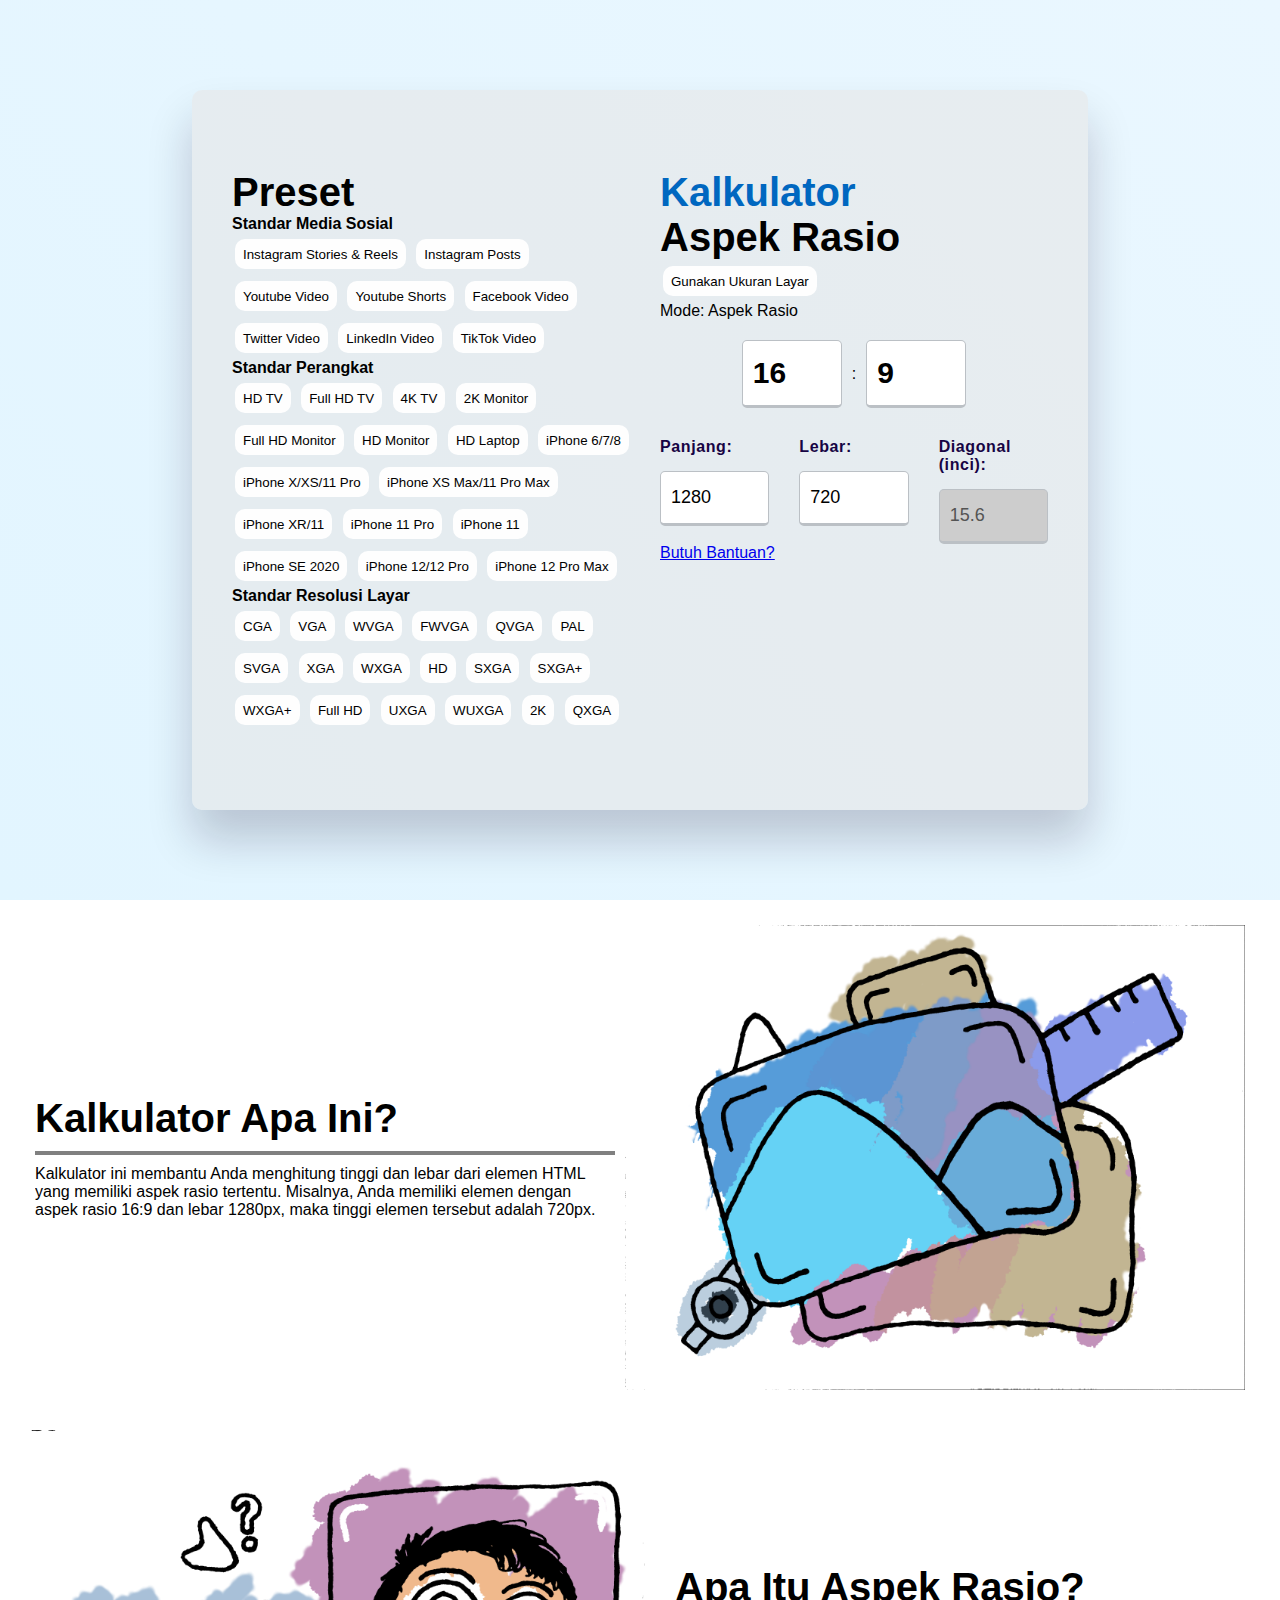
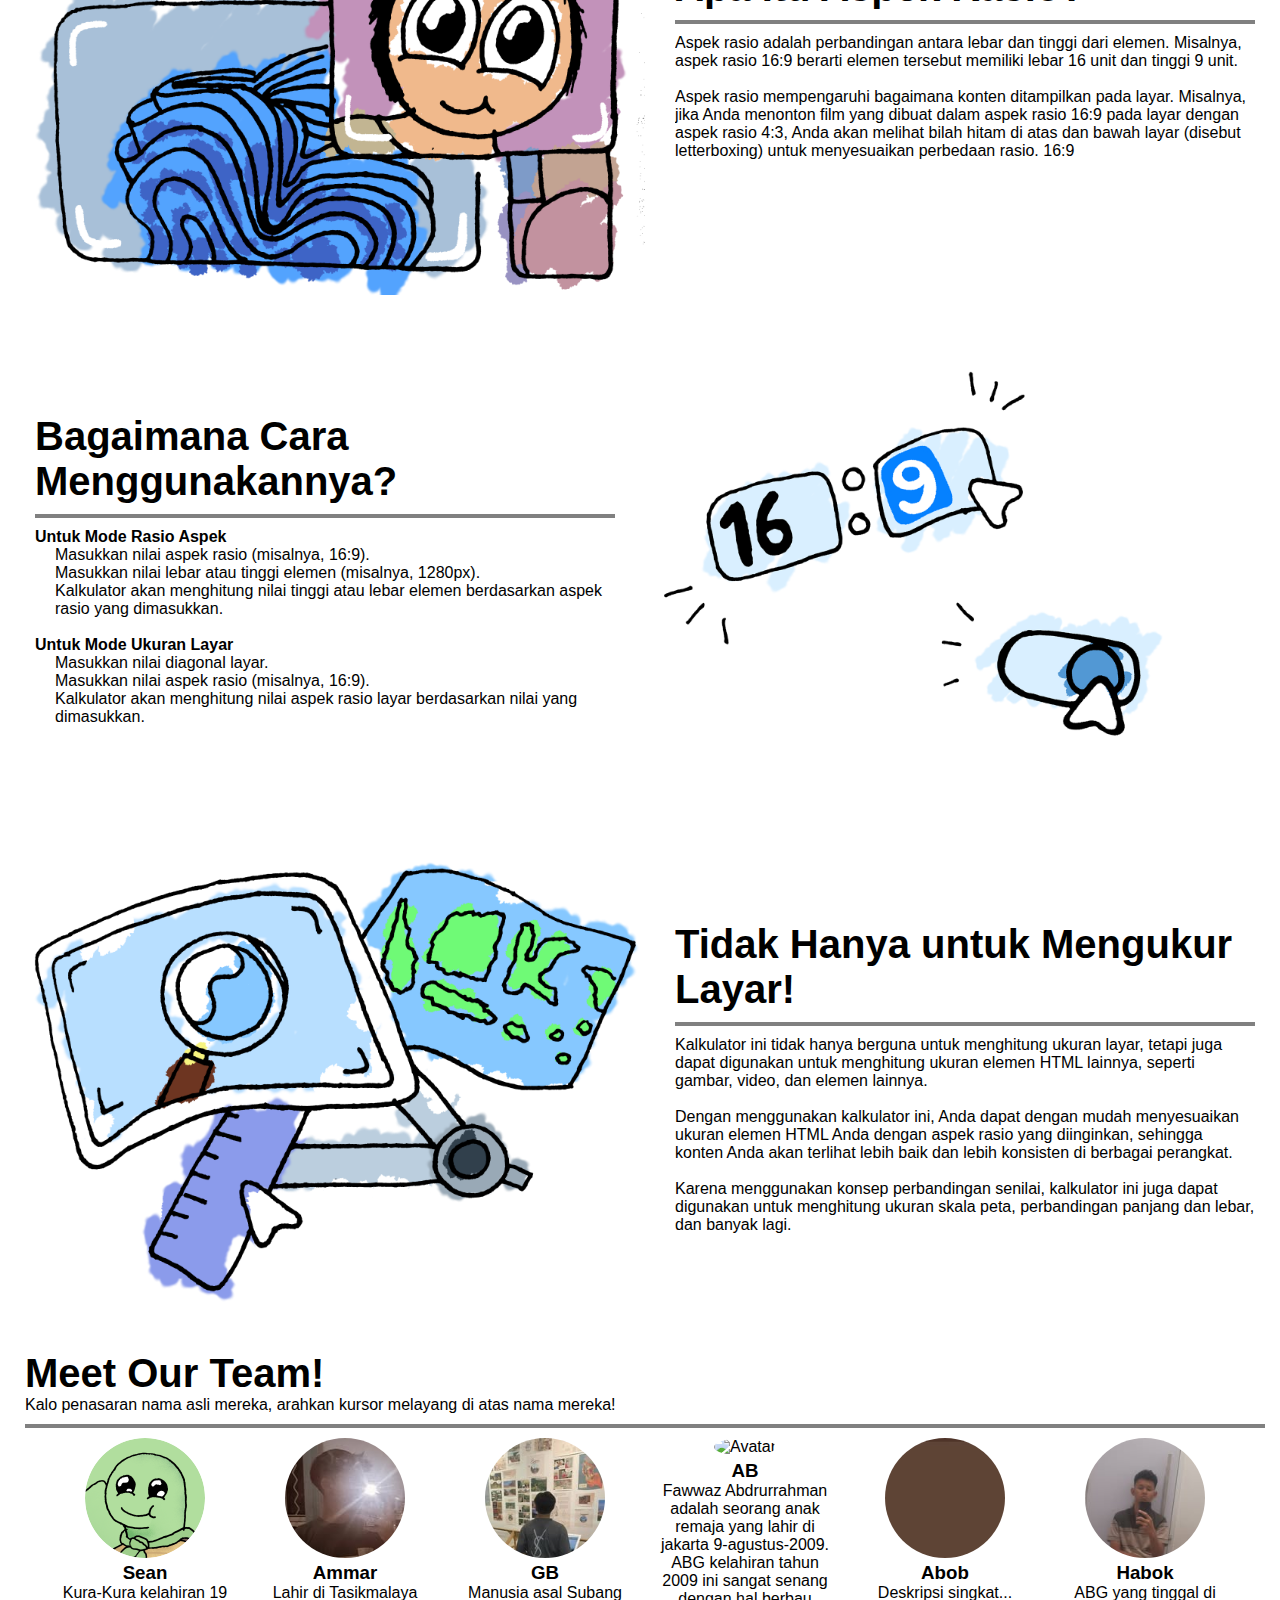
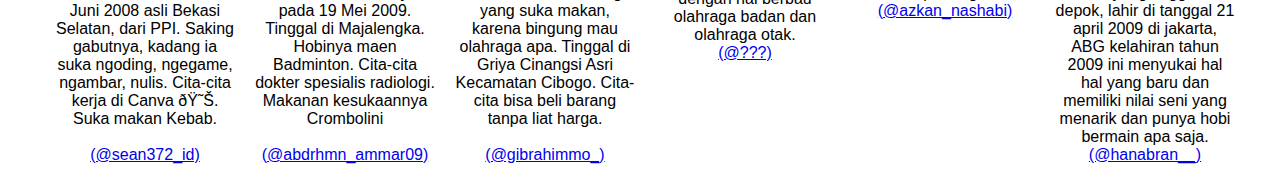
==== commit 259a9b20: "Add files via upload" ====
--- a/ratio-calc/index.html
+++ b/ratio-calc/index.html
@@ -1,21 +1,21 @@
 <!DOCTYPE html>
 <html lang="en">
 <head>
-    <!-- Meta Tag Open Graph -->
-    <meta property="og:title" content="Kalkulator Aspek Rasio" />
-    <meta property="og:description" content="Halo! Kalkulator ini membantu Anda menghitung tinggi dan lebar dari elemen HTML yang memiliki aspek rasio tertentu. Misalnya, Anda memiliki elemen dengan aspek rasio 16:9 dan lebar 1280px, maka tinggi elemen tersebut adalah 720px." />
-    <meta property="og:url" content="https://sean372id.github.io/archive-tik/ratio-calc/" />
-    <meta property="og:type" content="website" />
+        <!-- Meta Tag Open Graph -->
+        <meta property="og:title" content="Kalkulator Aspek Rasio" />
+        <meta property="og:description" content="Halo! Kalkulator ini membantu Anda menghitung tinggi dan lebar dari elemen HTML yang memiliki aspek rasio tertentu. Misalnya, Anda memiliki elemen dengan aspek rasio 16:9 dan lebar 1280px, maka tinggi elemen tersebut adalah 720px." />
+        <meta property="og:url" content="https://sean372id.github.io/archive-tik/ratio-calc/" />
+        <meta property="og:type" content="website" />
     
-    <!-- Meta Tag Twitter Card -->
-    <meta name="twitter:card" content="summary_large_image" />
-    <meta name="twitter:title" content="Kalkulator Aspek Rasio" />
-    <meta name="twitter:description" content="Halo! Kalkulator ini membantu Anda menghitung tinggi dan lebar dari elemen HTML yang memiliki aspek rasio tertentu. Misalnya, Anda memiliki elemen dengan aspek rasio 16:9 dan lebar 1280px, maka tinggi elemen tersebut adalah 720px." />
-        
-    <link rel="preconnect" href="https://fonts.googleapis.com">
-    <link rel="preconnect" href="https://fonts.gstatic.com" crossorigin>
-    <link href="https://fonts.googleapis.com/css2?family=Montserrat:ital,wght@0,100..900;1,100..900&display=swap" rel="stylesheet">
-    <link rel="stylesheet" type="text/css" href="style.css">
+        <!-- Meta Tag Twitter Card -->
+        <meta name="twitter:card" content="summary_large_image" />
+        <meta name="twitter:title" content="Kalkulator Aspek Rasio" />
+        <meta name="twitter:description" content="Halo! Kalkulator ini membantu Anda menghitung tinggi dan lebar dari elemen HTML yang memiliki aspek rasio tertentu. Misalnya, Anda memiliki elemen dengan aspek rasio 16:9 dan lebar 1280px, maka tinggi elemen tersebut adalah 720px." />
+    
+        <link rel="stylesheet" type="text/css" href="style.css">
+        <link rel="preconnect" href="https://fonts.googleapis.com">
+        <link rel="preconnect" href="https://fonts.gstatic.com" crossorigin>
+        <link href="https://fonts.googleapis.com/css2?family=Montserrat:ital,wght@0,100..900;1,100..900
     <meta charset="UTF-8">
     <meta name="viewport" content="width=device-width, initial-scale=1.0">
     <link rel="stylesheet" type="text/css" href="style.css">
@@ -104,6 +104,7 @@
                         <input type="number" id="diagonal" value="15.6" disabled />
                     </div>
                 </div>
+                <a href="#help">Butuh Bantuan?</a>
             </div>
         
         </div>
@@ -114,7 +115,7 @@
         <div class="info-container">
             <section class="section">
                 <div class="text">
-                    <h2>Kalkulator Apa Ini?</h2>
+                    <h2 id="help">Kalkulator Apa Ini?</h2>
                     <hr>
                     <p>
                         Kalkulator ini membantu Anda
@@ -196,7 +197,7 @@
                     <div class="member">
                         <img src="avatar.jpg" alt="Avatar">
                         <h3 title="Fawwaz Abdurrahman Yudiarsah">AB</h3>
-                        <p>Deskripsi singkat...</p>
+                        <p>Fawwaz Abdrurrahman adalah seorang anak remaja yang lahir di jakarta 9-agustus-2009. ABG kelahiran tahun 2009 ini sangat senang dengan hal berbau olahraga badan dan olahraga otak.</p>
                         <a href="#">(@???)</a>
                     </div>
                     <div class="member">
@@ -208,7 +209,8 @@
                     <div class="member">
                         <img src="assets/472442218_1974297113080444_7074098971920998545_n.jpg" alt="@hanabran__">
                         <h3 title="Hanan Zabran">Habok</h3>
-                        <p>Deskripsi singkat...</p>
+                        <p>ABG yang tinggal di depok, lahir di tanggal 21 april 2009 di jakarta, ABG kelahiran tahun  
+                            2009 ini menyukai hal hal yang baru dan memiliki nilai seni yang menarik dan punya hobi bermain apa saja.</p>
                         <a href="https://www.instagram.com/hanabran__/" target="_blank">(@hanabran__)</a>
                     </div>
                 </div>
--- a/ratio-calc/style.css
+++ b/ratio-calc/style.css
@@ -4,6 +4,7 @@
     box-sizing: border-box;
     font-family: "Montserrat", sans-serif;
     overflow-x: hidden;
+    scroll-behavior: smooth;
 }
 
 hr {
@@ -85,7 +86,7 @@
     display: flex;
     justify-content: center;
     align-items: center;
-    margin: 20px 0 50px 0;
+    margin: 20px 0 30px 0;
     gap: 10px;
 }
 .wrapper-1 input {
@@ -119,6 +120,11 @@
     justify-content: space-between;
     gap: 30px;
 }
+
+.box a {
+    flex-direction: row;
+}
+
 .wrapper-2,
 .wrapper-3,
 .wrapper-4 {
--- a/ratio-calc/style.css
+++ b/ratio-calc/style.css
@@ -4,6 +4,7 @@
     box-sizing: border-box;
     font-family: "Montserrat", sans-serif;
     overflow-x: hidden;
+    scroll-behavior: smooth;
 }
 
 hr {
@@ -85,7 +86,7 @@
     display: flex;
     justify-content: center;
     align-items: center;
-    margin: 20px 0 50px 0;
+    margin: 20px 0 30px 0;
     gap: 10px;
 }
 .wrapper-1 input {
@@ -119,6 +120,11 @@
     justify-content: space-between;
     gap: 30px;
 }
+
+.box a {
+    flex-direction: row;
+}
+
 .wrapper-2,
 .wrapper-3,
 .wrapper-4 {
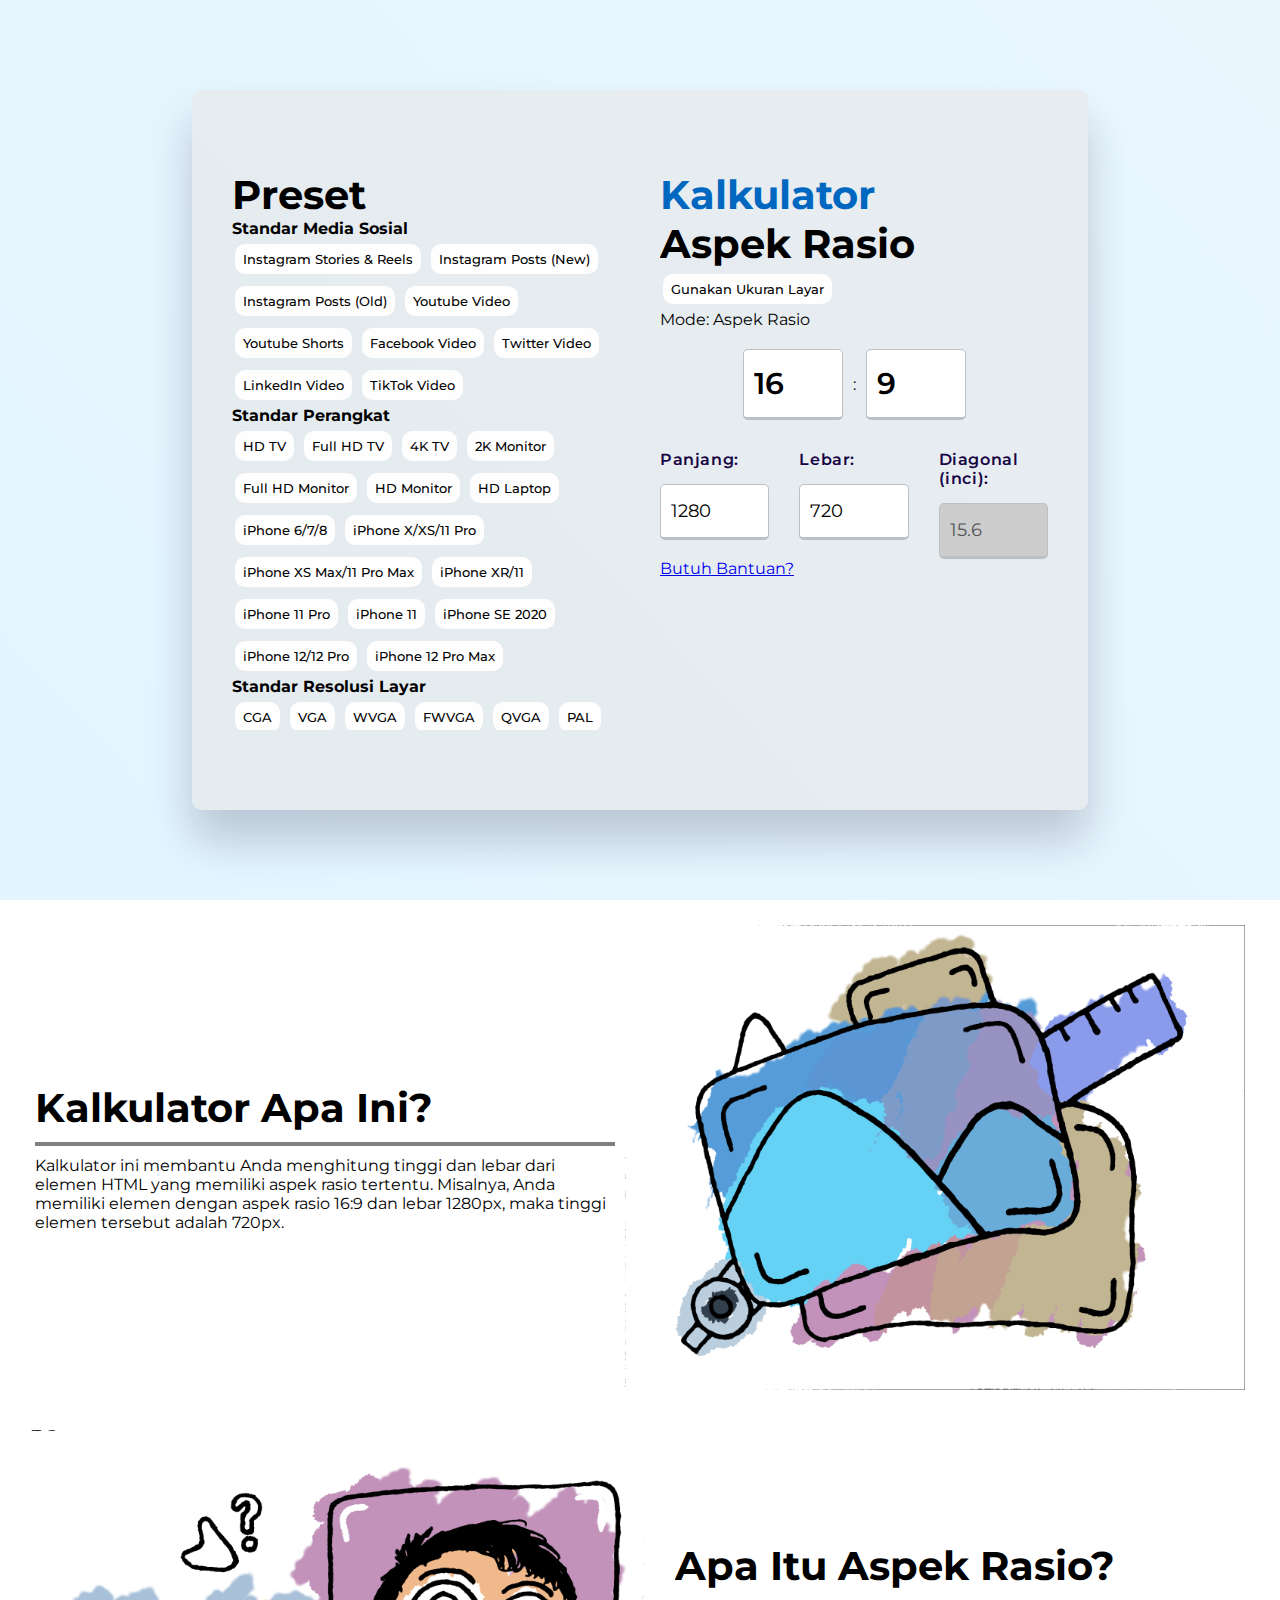
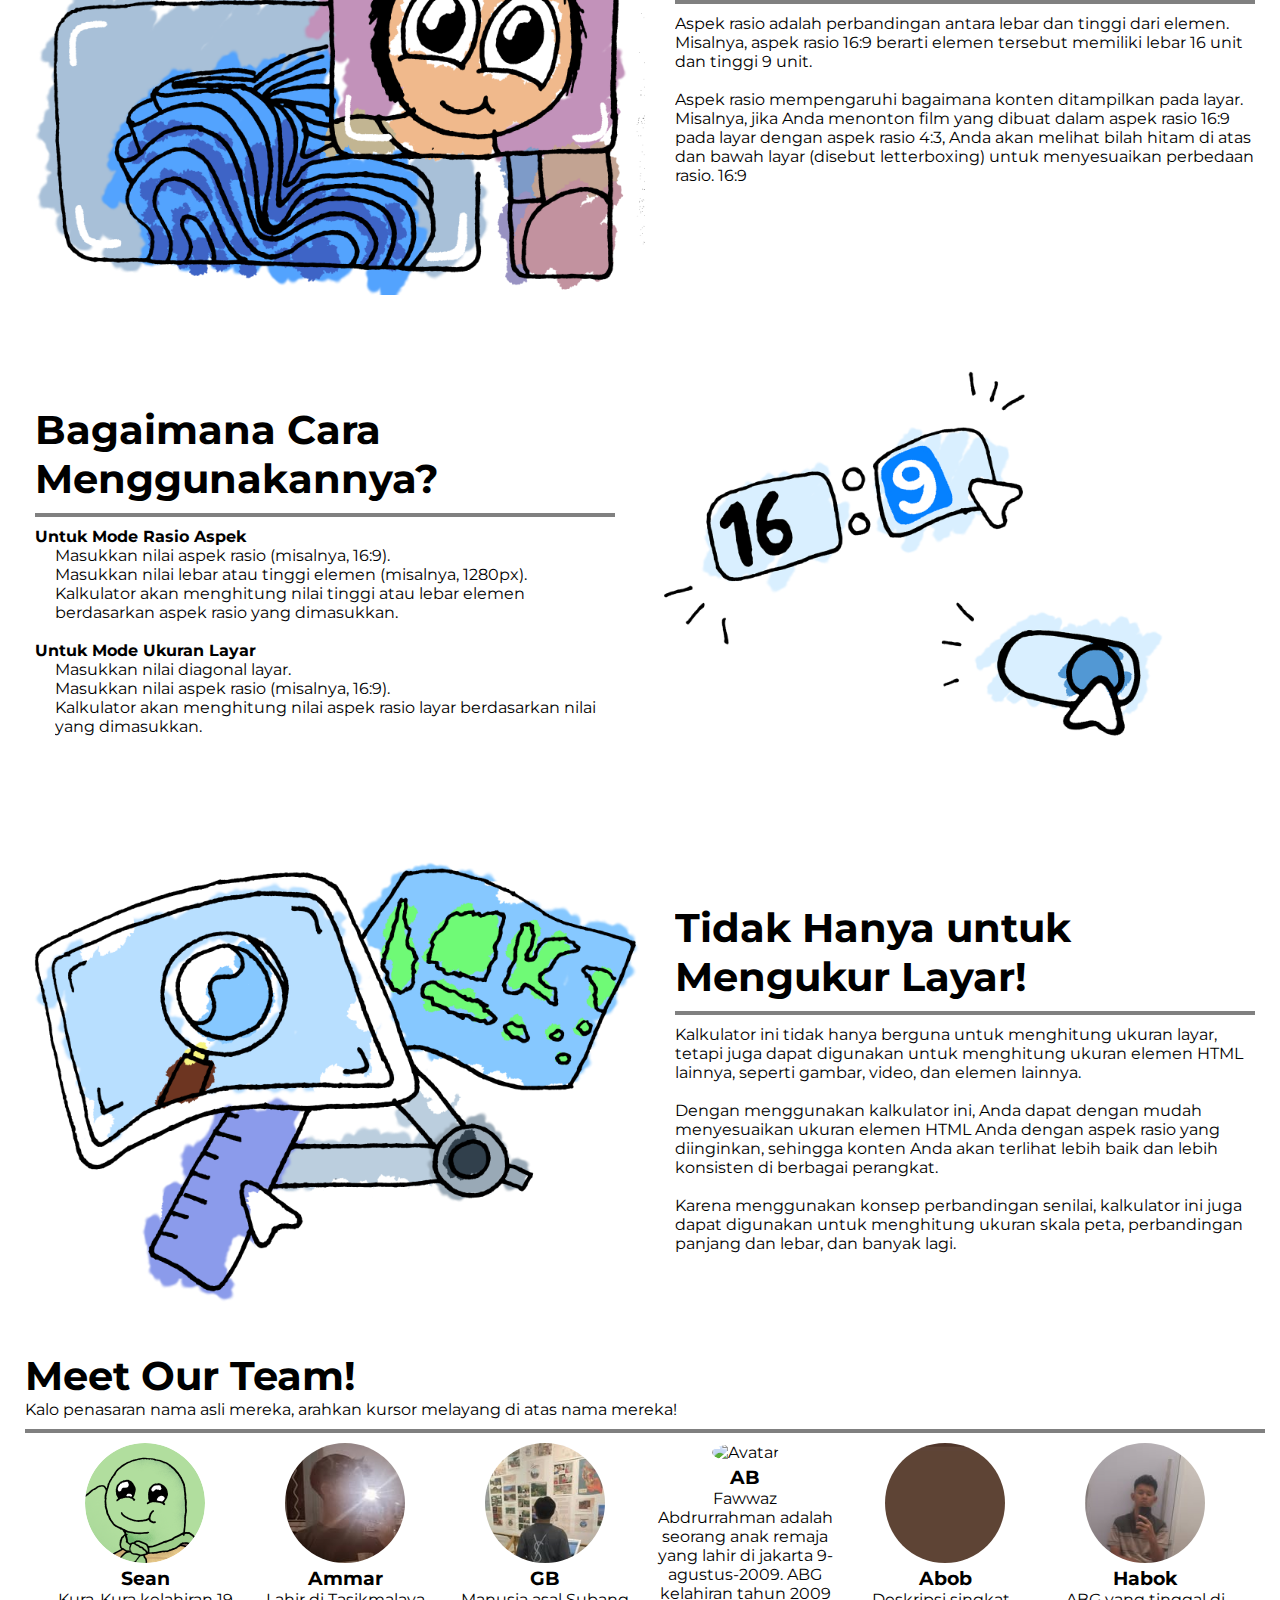
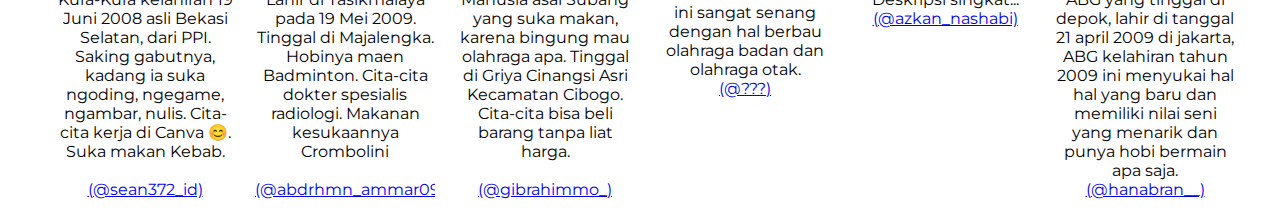
==== commit 256904e4: "Add files via upload" ====
--- a/ratio-calc/index.html
+++ b/ratio-calc/index.html
@@ -1,6 +1,6 @@
 <!DOCTYPE html>
 <html lang="en">
-<head>
+    <head>
         <!-- Meta Tag Open Graph -->
         <meta property="og:title" content="Kalkulator Aspek Rasio" />
         <meta property="og:description" content="Halo! Kalkulator ini membantu Anda menghitung tinggi dan lebar dari elemen HTML yang memiliki aspek rasio tertentu. Misalnya, Anda memiliki elemen dengan aspek rasio 16:9 dan lebar 1280px, maka tinggi elemen tersebut adalah 720px." />
@@ -12,211 +12,211 @@
         <meta name="twitter:title" content="Kalkulator Aspek Rasio" />
         <meta name="twitter:description" content="Halo! Kalkulator ini membantu Anda menghitung tinggi dan lebar dari elemen HTML yang memiliki aspek rasio tertentu. Misalnya, Anda memiliki elemen dengan aspek rasio 16:9 dan lebar 1280px, maka tinggi elemen tersebut adalah 720px." />
     
-        <link rel="stylesheet" type="text/css" href="style.css">
         <link rel="preconnect" href="https://fonts.googleapis.com">
         <link rel="preconnect" href="https://fonts.gstatic.com" crossorigin>
-        <link href="https://fonts.googleapis.com/css2?family=Montserrat:ital,wght@0,100..900;1,100..900
-    <meta charset="UTF-8">
-    <meta name="viewport" content="width=device-width, initial-scale=1.0">
-    <link rel="stylesheet" type="text/css" href="style.css">
-    <title>Kalkulator Aspek Rasio</title>
-</head>
-<body>
-    <section class="aspect-ratio-calculator">
-        <div class="calc-container">
-            <div class="presets">
-                <h2>Preset</h2>
-                <h4>Standar Media Sosial</h4>
-                <button onclick="setInputValue(9, 16, 1080, 1920)">Instagram Stories & Reels</button>
-                <button onclick="setInputValue(1, 1, 1080, 1080)">Instagram Posts</button>
-                <button onclick="setInputValue(16, 9, 1920, 1080)">Youtube Video</button>
-                <button onclick="setInputValue(9, 16, 1080, 1920)">Youtube Shorts</button>
-                <button onclick="setInputValue(16, 9, 1080, 608)">Facebook Video</button>
-                <button onclick="setInputValue(16, 9, 1200, 675)">Twitter Video</button>
-                <button onclick="setInputValue(16, 9, 1080, 608)">LinkedIn Video</button>
-                <button onclick="setInputValue(9, 16, 608, 1080)">TikTok Video</button>
-                <h4>Standar Perangkat</h4>
-                <button onclick="setInputValue(16, 9, 1280, 720)">HD TV</button>
-                <button onclick="setInputValue(16, 9, 1920, 1080)">Full HD TV</button>
-                <button onclick="setInputValue(16, 9, 3840, 2160)">4K TV</button>
-                <button onclick="setInputValue(16, 9, 2560, 1440)">2K Monitor</button>
-                <button onclick="setInputValue(16, 9, 1920, 1080)">Full HD Monitor</button>
-                <button onclick="setInputValue(16, 9, 1366, 768)">HD Monitor</button>
-                <button onclick="setInputValue(16, 9, 1080, 608)">HD Laptop</button>
-                <button onclick="setInputValue(16, 9, 750, 1334)">iPhone 6/7/8</button>
-                <button onclick="setInputValue(19.5, 9, 1080, 2340)">iPhone X/XS/11 Pro</button>
-                <button onclick="setInputValue(19.5, 9, 1242, 2688)">iPhone XS Max/11 Pro Max</button>
-                <button onclick="setInputValue(19.5, 9, 828, 1792)">iPhone XR/11</button>
-                <button onclick="setInputValue(19.5, 9, 1125, 2436)">iPhone 11 Pro</button>
-                <button onclick="setInputValue(19.5, 9, 828, 1792)">iPhone 11</button>
-                <button onclick="setInputValue(19.5, 9, 828, 1792)">iPhone SE 2020</button>
-                <button onclick="setInputValue(19.5, 9, 1170, 2532)">iPhone 12/12 Pro</button>
-                <button onclick="setInputValue(19.5, 9, 1284, 2778)">iPhone 12 Pro Max</button>
-                <h4>Standar Resolusi Layar</h4>
-                <button onclick="setInputValue(8, 5, 320, 200)">CGA</button>
-                <button onclick="setInputValue(4, 3, 320, 240)">VGA</button>
-                <button onclick="setInputValue(5, 3, 800, 480)">WVGA</button>
-                <button onclick="setInputValue(16, 9, 854, 480)">FWVGA</button>
-                <button onclick="setInputValue(5, 4, 320, 256)">QVGA</button>
-                <button onclick="setInputValue(4, 3, 768, 576)">PAL</button>
-                <button onclick="setInputValue(4, 3, 800, 600)">SVGA</button>
-                <button onclick="setInputValue(4, 3, 1024, 768)">XGA</button>
-                <button onclick="setInputValue(16, 10, 1280, 800)">WXGA</button>
-                <button onclick="setInputValue(16, 9, 1280, 720)">HD</button>
-                <button onclick="setInputValue(5, 4, 1280, 1024)">SXGA</button>
-                <button onclick="setInputValue(4, 3, 1400, 1050)">SXGA+</button>
-                <button onclick="setInputValue(16, 10, 1440, 900)">WXGA+</button>
-                <button onclick="setInputValue(16, 9, 1920, 1080)">Full HD</button>
-                <button onclick="setInputValue(4, 3, 1600, 1200)">UXGA</button>
-                <button onclick="setInputValue(16, 10, 1920, 1200)">WUXGA</button>
-                <button onclick="setInputValue(16, 9, 2560, 1440)">2K</button>
-                <button onclick="setInputValue(4, 3, 2048, 1536)">QXGA</button>
-                <button onclick="setInputValue(16, 10, 2560, 1600)">WQXGA</button>
-                <button onclick="setInputValue(16, 9, 3840, 2160)">4K</button>
-                <button onclick="setInputValue(16, 10, 3840, 2400)">WQUXGA</button>
-                <button onclick="setInputValue(5, 4, 2560, 2048)">QSXGA</button>
-            </div>
-            <div class="maincalc">
-                <h2>
-                    <span>Kalkulator <br> </span> Aspek Rasio
-                </h2>
-        
-                <button id="toggle-mode">Gunakan Ukuran Layar</button>
-                <p>Mode: <span id="mode-text">Aspek Rasio</span></p>
-        
-                <div class="wrapper-1">
-                    <input type="number" id="ratio-width" value="16" />
-                    <span>:</span>
-                    <input type="number" id="ratio-height" value="9" />
+        <link href="https://fonts.googleapis.com/css2?family=Montserrat:ital,wght@0,100..900;1,100..900&display=swap" rel="stylesheet">
+        <meta charset="UTF-8">
+        <meta name="viewport" content="width=device-width, initial-scale=1.0">
+        <link rel="stylesheet" type="text/css" href="style.css">
+        <title>Kalkulator Aspek Rasio</title>
+    </head>
+    <body>
+        <section class="aspect-ratio-calculator">
+            <div class="calc-container">
+                <div class="presets">
+                    <h2>Preset</h2>
+                    <h4>Standar Media Sosial</h4>
+                    <button onclick="setInputValue(9, 16, 1080, 1920)">Instagram Stories & Reels</button>
+                    <button onclick="setInputValue(4, 5, 1080, 1350)">Instagram Posts (New)</button>
+                    <button onclick="setInputValue(1, 1, 1080, 1080)">Instagram Posts (Old)</button>
+                    <button onclick="setInputValue(16, 9, 1920, 1080)">Youtube Video</button>
+                    <button onclick="setInputValue(9, 16, 1080, 1920)">Youtube Shorts</button>
+                    <button onclick="setInputValue(16, 9, 1080, 608)">Facebook Video</button>
+                    <button onclick="setInputValue(16, 9, 1200, 675)">Twitter Video</button>
+                    <button onclick="setInputValue(16, 9, 1080, 608)">LinkedIn Video</button>
+                    <button onclick="setInputValue(9, 16, 608, 1080)">TikTok Video</button>
+                    <h4>Standar Perangkat</h4>
+                    <button onclick="setInputValue(16, 9, 1280, 720)">HD TV</button>
+                    <button onclick="setInputValue(16, 9, 1920, 1080)">Full HD TV</button>
+                    <button onclick="setInputValue(16, 9, 3840, 2160)">4K TV</button>
+                    <button onclick="setInputValue(16, 9, 2560, 1440)">2K Monitor</button>
+                    <button onclick="setInputValue(16, 9, 1920, 1080)">Full HD Monitor</button>
+                    <button onclick="setInputValue(16, 9, 1366, 768)">HD Monitor</button>
+                    <button onclick="setInputValue(16, 9, 1080, 608)">HD Laptop</button>
+                    <button onclick="setInputValue(16, 9, 750, 1334)">iPhone 6/7/8</button>
+                    <button onclick="setInputValue(19.5, 9, 1080, 2340)">iPhone X/XS/11 Pro</button>
+                    <button onclick="setInputValue(19.5, 9, 1242, 2688)">iPhone XS Max/11 Pro Max</button>
+                    <button onclick="setInputValue(19.5, 9, 828, 1792)">iPhone XR/11</button>
+                    <button onclick="setInputValue(19.5, 9, 1125, 2436)">iPhone 11 Pro</button>
+                    <button onclick="setInputValue(19.5, 9, 828, 1792)">iPhone 11</button>
+                    <button onclick="setInputValue(19.5, 9, 828, 1792)">iPhone SE 2020</button>
+                    <button onclick="setInputValue(19.5, 9, 1170, 2532)">iPhone 12/12 Pro</button>
+                    <button onclick="setInputValue(19.5, 9, 1284, 2778)">iPhone 12 Pro Max</button>
+                    <h4>Standar Resolusi Layar</h4>
+                    <button onclick="setInputValue(8, 5, 320, 200)">CGA</button>
+                    <button onclick="setInputValue(4, 3, 320, 240)">VGA</button>
+                    <button onclick="setInputValue(5, 3, 800, 480)">WVGA</button>
+                    <button onclick="setInputValue(16, 9, 854, 480)">FWVGA</button>
+                    <button onclick="setInputValue(5, 4, 320, 256)">QVGA</button>
+                    <button onclick="setInputValue(4, 3, 768, 576)">PAL</button>
+                    <button onclick="setInputValue(4, 3, 800, 600)">SVGA</button>
+                    <button onclick="setInputValue(4, 3, 1024, 768)">XGA</button>
+                    <button onclick="setInputValue(16, 10, 1280, 800)">WXGA</button>
+                    <button onclick="setInputValue(16, 9, 1280, 720)">HD</button>
+                    <button onclick="setInputValue(5, 4, 1280, 1024)">SXGA</button>
+                    <button onclick="setInputValue(4, 3, 1400, 1050)">SXGA+</button>
+                    <button onclick="setInputValue(16, 10, 1440, 900)">WXGA+</button>
+                    <button onclick="setInputValue(16, 9, 1920, 1080)">Full HD</button>
+                    <button onclick="setInputValue(4, 3, 1600, 1200)">UXGA</button>
+                    <button onclick="setInputValue(16, 10, 1920, 1200)">WUXGA</button>
+                    <button onclick="setInputValue(16, 9, 2560, 1440)">2K</button>
+                    <button onclick="setInputValue(4, 3, 2048, 1536)">QXGA</button>
+                    <button onclick="setInputValue(16, 10, 2560, 1600)">WQXGA</button>
+                    <button onclick="setInputValue(16, 9, 3840, 2160)">4K</button>
+                    <button onclick="setInputValue(16, 10, 3840, 2400)">WQUXGA</button>
+                    <button onclick="setInputValue(5, 4, 2560, 2048)">QSXGA</button>
                 </div>
-        
-                <div class="box">
-                    <div class="wrapper-2">
-                        <label for="width">Panjang:</label>
-                        <input type="number" id="width" value="1280" />
-                    </div>
-                    <div class="wrapper-3">
-                        <label for="height">Lebar:</label>
-                        <input type="number" id="height" value="720" />
-                    </div>
-                    <div class="wrapper-4">
-                        <label for="diagonal">Diagonal (inci):</label>
-                        <input type="number" id="diagonal" value="15.6" disabled />
-                    </div>
+                <div class="maincalc">
+                    <h2>
+                        <span>Kalkulator <br> </span> Aspek Rasio
+                    </h2>
+            
+                    <button id="toggle-mode">Gunakan Ukuran Layar</button>
+                    <p>Mode: <span id="mode-text">Aspek Rasio</span></p>
+            
+                    <div class="wrapper-1">
+                        <input type="number" id="ratio-width" value="16" />
+                        <span>:</span>
+                        <input type="number" id="ratio-height" value="9" />
+                    </div>
+            
+                    <div class="box">
+                        <div class="wrapper-2">
+                            <label for="width">Panjang:</label>
+                            <input type="number" id="width" value="1280" />
+                        </div>
+                        <div class="wrapper-3">
+                            <label for="height">Lebar:</label>
+                            <input type="number" id="height" value="720" />
+                        </div>
+                        <div class="wrapper-4">
+                            <label for="diagonal">Diagonal (inci):</label>
+                            <input type="number" id="diagonal" value="15.6" disabled />
+                        </div>
+                    </div>
+                    <a href="#help">Butuh Bantuan?</a>
                 </div>
-                <a href="#help">Butuh Bantuan?</a>
+            
             </div>
         
-        </div>
-    
-        </div>
-    </section>
-    <section class="info">
-        <div class="info-container">
-            <section class="section">
-                <div class="text">
-                    <h2 id="help">Kalkulator Apa Ini?</h2>
+            </div>
+        </section>
+        <section class="info">
+            <div class="info-container">
+                <section class="section">
+                    <div class="text">
+                        <h2 id="help">Kalkulator Apa Ini?</h2>
+                        <hr>
+                        <p>
+                            Kalkulator ini membantu Anda
+                            menghitung tinggi dan lebar dari elemen HTML yang memiliki aspek rasio tertentu. Misalnya, Anda memiliki elemen dengan aspek rasio 16:9 dan lebar 1280px, maka tinggi elemen tersebut adalah 720px.
+                        </p>
+                    </div>
+                    <img src="assets/ratio-tool.png" alt="Ilustrasi kalkulator">
+                </section>
+                
+                <section class="section">
+                    <img src="assets/ratio-aspect.png" alt="Ilustrasi aspek rasio">
+                    <div class="text">
+                        <h2>Apa Itu Aspek Rasio?</h2>
+                        <hr>
+                        <p>
+                            Aspek rasio adalah perbandingan antara lebar dan tinggi dari elemen. Misalnya, aspek rasio 16:9 berarti elemen tersebut memiliki lebar 16 unit dan tinggi 9 unit. <br><br>
+                            Aspek rasio mempengaruhi bagaimana konten ditampilkan pada layar. Misalnya, jika Anda menonton film yang dibuat dalam aspek rasio 16:9 pada layar dengan aspek rasio 4:3, Anda akan melihat bilah hitam di atas dan bawah layar (disebut letterboxing) untuk menyesuaikan perbedaan rasio.
+                            16:9</p>
+                    </div>
+                </section>
+                
+                <section class="section">
+                    <div class="text">
+                        <h2>Bagaimana Cara Menggunakannya?</h2>
+                        <hr>
+                        <h4>Untuk Mode Rasio Aspek</h4>
+                        <ul>
+                            <li>Masukkan nilai aspek rasio (misalnya, 16:9).</li>
+                            <li>Masukkan nilai lebar atau tinggi elemen (misalnya, 1280px).</li>
+                            <li>Kalkulator akan menghitung nilai tinggi atau lebar elemen berdasarkan aspek rasio yang dimasukkan.</li>
+                        </ul>
+                        <br>
+                        <h4>Untuk Mode Ukuran Layar</h4>
+                        <ul>
+                            <li>Masukkan nilai diagonal layar.</li>
+                            <li>Masukkan nilai aspek rasio (misalnya, 16:9).</li>
+                            <li>Kalkulator akan menghitung nilai aspek rasio layar berdasarkan nilai yang dimasukkan.</li>
+                        </ul>
+                    </div>
+                    <img src="assets/usage.png" alt="Cara menggunakan kalkulator">
+                </section>
+                
+                <section class="section">
+                    <img src="assets/ratio-others.png" alt="Keuntungan menggunakan kalkulator">
+                    <div class="text">
+                        <h2>Tidak Hanya untuk Mengukur Layar!</h2>
+                        <hr>
+                        <p>
+                            Kalkulator ini tidak hanya berguna untuk menghitung ukuran layar, tetapi juga dapat digunakan untuk menghitung ukuran elemen HTML lainnya, seperti gambar, video, dan elemen lainnya. <br><br>
+                            Dengan menggunakan kalkulator ini, Anda dapat dengan mudah menyesuaikan ukuran elemen HTML Anda dengan aspek rasio yang diinginkan, sehingga konten Anda akan terlihat lebih baik dan lebih konsisten di berbagai perangkat. <br><br>
+                            Karena menggunakan konsep perbandingan senilai, kalkulator ini juga dapat digunakan untuk menghitung ukuran skala peta, perbandingan panjang dan lebar, dan banyak
+                            lagi.</p>
+                    </div>
+                </section>
+                
+                <section class="our-team">
+                    <h2>Meet Our Team!</h2>
+                    <p>Kalo penasaran nama asli mereka, arahkan kursor melayang di atas nama mereka!</p>
                     <hr>
-                    <p>
-                        Kalkulator ini membantu Anda
-                        menghitung tinggi dan lebar dari elemen HTML yang memiliki aspek rasio tertentu. Misalnya, Anda memiliki elemen dengan aspek rasio 16:9 dan lebar 1280px, maka tinggi elemen tersebut adalah 720px.
-                    </p>
-                </div>
-                <img src="assets/ratio-tool.png" alt="Ilustrasi kalkulator">
-            </section>
-            
-            <section class="section">
-                <img src="assets/ratio-aspect.png" alt="Ilustrasi aspek rasio">
-                <div class="text">
-                    <h2>Apa Itu Aspek Rasio?</h2>
-                    <hr>
-                    <p>
-                        Aspek rasio adalah perbandingan antara lebar dan tinggi dari elemen. Misalnya, aspek rasio 16:9 berarti elemen tersebut memiliki lebar 16 unit dan tinggi 9 unit. <br><br>
-                        Aspek rasio mempengaruhi bagaimana konten ditampilkan pada layar. Misalnya, jika Anda menonton film yang dibuat dalam aspek rasio 16:9 pada layar dengan aspek rasio 4:3, Anda akan melihat bilah hitam di atas dan bawah layar (disebut letterboxing) untuk menyesuaikan perbedaan rasio.
-                        16:9</p>
-                </div>
-            </section>
-            
-            <section class="section">
-                <div class="text">
-                    <h2>Bagaimana Cara Menggunakannya?</h2>
-                    <hr>
-                    <h4>Untuk Mode Rasio Aspek</h4>
-                    <ul>
-                        <li>Masukkan nilai aspek rasio (misalnya, 16:9).</li>
-                        <li>Masukkan nilai lebar atau tinggi elemen (misalnya, 1280px).</li>
-                        <li>Kalkulator akan menghitung nilai tinggi atau lebar elemen berdasarkan aspek rasio yang dimasukkan.</li>
-                    </ul>
-                    <br>
-                    <h4>Untuk Mode Ukuran Layar</h4>
-                    <ul>
-                        <li>Masukkan nilai diagonal layar.</li>
-                        <li>Masukkan nilai aspek rasio (misalnya, 16:9).</li>
-                        <li>Kalkulator akan menghitung nilai aspek rasio layar berdasarkan nilai yang dimasukkan.</li>
-                    </ul>
-                </div>
-                <img src="assets/usage.png" alt="Cara menggunakan kalkulator">
-            </section>
-            
-            <section class="section">
-                <img src="assets/ratio-others.png" alt="Keuntungan menggunakan kalkulator">
-                <div class="text">
-                    <h2>Tidak Hanya untuk Mengukur Layar!</h2>
-                    <hr>
-                    <p>
-                        Kalkulator ini tidak hanya berguna untuk menghitung ukuran layar, tetapi juga dapat digunakan untuk menghitung ukuran elemen HTML lainnya, seperti gambar, video, dan elemen lainnya. <br><br>
-                        Dengan menggunakan kalkulator ini, Anda dapat dengan mudah menyesuaikan ukuran elemen HTML Anda dengan aspek rasio yang diinginkan, sehingga konten Anda akan terlihat lebih baik dan lebih konsisten di berbagai perangkat. <br><br>
-                        Karena menggunakan konsep perbandingan senilai, kalkulator ini juga dapat digunakan untuk menghitung ukuran skala peta, perbandingan panjang dan lebar, dan banyak
-                        lagi.</p>
-                </div>
-            </section>
-            
-            <section class="our-team">
-                <h2>Meet Our Team!</h2>
-                <p>Kalo penasaran nama asli mereka, arahkan kursor melayang di atas nama mereka!</p>
-                <hr>
-                <div class="team-members">
-                    <div class="member">
-                        <img src="assets/Untitled-pp-kura2.png" alt="@sean372_id">
-                        <h3 title="Fauzan Haziq Yuwono">Sean</h3>
-                        <p>Kura-Kura kelahiran 19 Juni 2008 asli Bekasi Selatan, dari PPI. Saking gabutnya, kadang ia suka ngoding, ngegame, ngambar, nulis. Cita-cita kerja di Canva 😊. Suka makan Kebab.</p><br>
-                        <a href="https://www.instagram.com/sean372_id/" target="_blank">(@sean372_id)</a>
-                    </div>
-                    <div class="member">
-                        <img src="assets/449430474_488591127170590_4246937989319574678_n.jpg" alt="@abdrhmn_ammar09">
-                        <h3 title="Muammar Abdurrahman">Ammar</h3>
-                        <p>Lahir di Tasikmalaya pada 19 Mei 2009. Tinggal di Majalengka. Hobinya maen Badminton. Cita-cita dokter spesialis radiologi. Makanan kesukaannya Crombolini</p><br>
-                        <a href="https://www.instagram.com/abdrhmn_ammar09/" target="_blank">(@abdrhmn_ammar09)</a>
-                    </div>
-                    <div class="member">
-                        <img src="assets/470983104_563984436499379_8879270330005545356_n.jpg" alt="@gibrahimmo_">
-                        <h3 title="Gibral Ibrahim Utomo">GB</h3>
-                        <p>Manusia asal Subang yang suka makan, karena bingung mau olahraga apa. Tinggal di Griya Cinangsi Asri Kecamatan Cibogo. Cita-cita bisa beli barang tanpa liat harga.</p><br>
-                        <a href="https://www.instagram.com/gibrahimmo_/" target="_blank">(@gibrahimmo_)</a>
-                    </div>
-                    <div class="member">
-                        <img src="avatar.jpg" alt="Avatar">
-                        <h3 title="Fawwaz Abdurrahman Yudiarsah">AB</h3>
-                        <p>Fawwaz Abdrurrahman adalah seorang anak remaja yang lahir di jakarta 9-agustus-2009. ABG kelahiran tahun 2009 ini sangat senang dengan hal berbau olahraga badan dan olahraga otak.</p>
-                        <a href="#">(@???)</a>
-                    </div>
-                    <div class="member">
-                        <img src="assets/461636245_1036632207949592_6602721491265580985_n.jpg" alt="@azkan_nashabi">
-                        <h3 title="Muhammad Azkan Nashabi">Abob</h3>
-                        <p>Deskripsi singkat...</p>
-                        <a href="https://www.instagram.com/azkan_nashabi/" target="_blank">(@azkan_nashabi)</a>
-                    </div>
-                    <div class="member">
-                        <img src="assets/472442218_1974297113080444_7074098971920998545_n.jpg" alt="@hanabran__">
-                        <h3 title="Hanan Zabran">Habok</h3>
-                        <p>ABG yang tinggal di depok, lahir di tanggal 21 april 2009 di jakarta, ABG kelahiran tahun  
-                            2009 ini menyukai hal hal yang baru dan memiliki nilai seni yang menarik dan punya hobi bermain apa saja.</p>
-                        <a href="https://www.instagram.com/hanabran__/" target="_blank">(@hanabran__)</a>
-                    </div>
-                </div>
-            </section>
-        </div>
-    </section>
-    <script src="script.js"></script> 
-</body>
+                    <div class="team-members">
+                        <div class="member">
+                            <img src="assets/Untitled-pp-kura2.png" alt="@sean372_id">
+                            <h3 title="Fauzan Haziq Yuwono">Sean</h3>
+                            <p>Kura-Kura kelahiran 19 Juni 2008 asli Bekasi Selatan, dari PPI. Saking gabutnya, kadang ia suka ngoding, ngegame, ngambar, nulis. Cita-cita kerja di Canva 😊. Suka makan Kebab.</p><br>
+                            <a href="https://www.instagram.com/sean372_id/" target="_blank">(@sean372_id)</a>
+                        </div>
+                        <div class="member">
+                            <img src="assets/449430474_488591127170590_4246937989319574678_n.jpg" alt="@abdrhmn_ammar09">
+                            <h3 title="Muammar Abdurrahman">Ammar</h3>
+                            <p>Lahir di Tasikmalaya pada 19 Mei 2009. Tinggal di Majalengka. Hobinya maen Badminton. Cita-cita dokter spesialis radiologi. Makanan kesukaannya Crombolini</p><br>
+                            <a href="https://www.instagram.com/abdrhmn_ammar09/" target="_blank">(@abdrhmn_ammar09)</a>
+                        </div>
+                        <div class="member">
+                            <img src="assets/470983104_563984436499379_8879270330005545356_n.jpg" alt="@gibrahimmo_">
+                            <h3 title="Gibral Ibrahim Utomo">GB</h3>
+                            <p>Manusia asal Subang yang suka makan, karena bingung mau olahraga apa. Tinggal di Griya Cinangsi Asri Kecamatan Cibogo. Cita-cita bisa beli barang tanpa liat harga.</p><br>
+                            <a href="https://www.instagram.com/gibrahimmo_/" target="_blank">(@gibrahimmo_)</a>
+                        </div>
+                        <div class="member">
+                            <img src="avatar.jpg" alt="Avatar">
+                            <h3 title="Fawwaz Abdurrahman Yudiarsah">AB</h3>
+                            <p>Fawwaz Abdrurrahman adalah seorang anak remaja yang lahir di jakarta 9-agustus-2009. ABG kelahiran tahun 2009 ini sangat senang dengan hal berbau olahraga badan dan olahraga otak.</p>
+                            <a href="#">(@???)</a>
+                        </div>
+                        <div class="member">
+                            <img src="assets/461636245_1036632207949592_6602721491265580985_n.jpg" alt="@azkan_nashabi">
+                            <h3 title="Muhammad Azkan Nashabi">Abob</h3>
+                            <p>Deskripsi singkat...</p>
+                            <a href="https://www.instagram.com/azkan_nashabi/" target="_blank">(@azkan_nashabi)</a>
+                        </div>
+                        <div class="member">
+                            <img src="assets/472442218_1974297113080444_7074098971920998545_n.jpg" alt="@hanabran__">
+                            <h3 title="Hanan Zabran">Habok</h3>
+                            <p>ABG yang tinggal di depok, lahir di tanggal 21 april 2009 di jakarta, ABG kelahiran tahun  
+                                2009 ini menyukai hal hal yang baru dan memiliki nilai seni yang menarik dan punya hobi bermain apa saja.</p>
+                            <a href="https://www.instagram.com/hanabran__/" target="_blank">(@hanabran__)</a>
+                        </div>
+                    </div>
+                </section>
+            </div>
+        </section>
+        <script src="script.js"></script> 
+    </body>
 </html>
